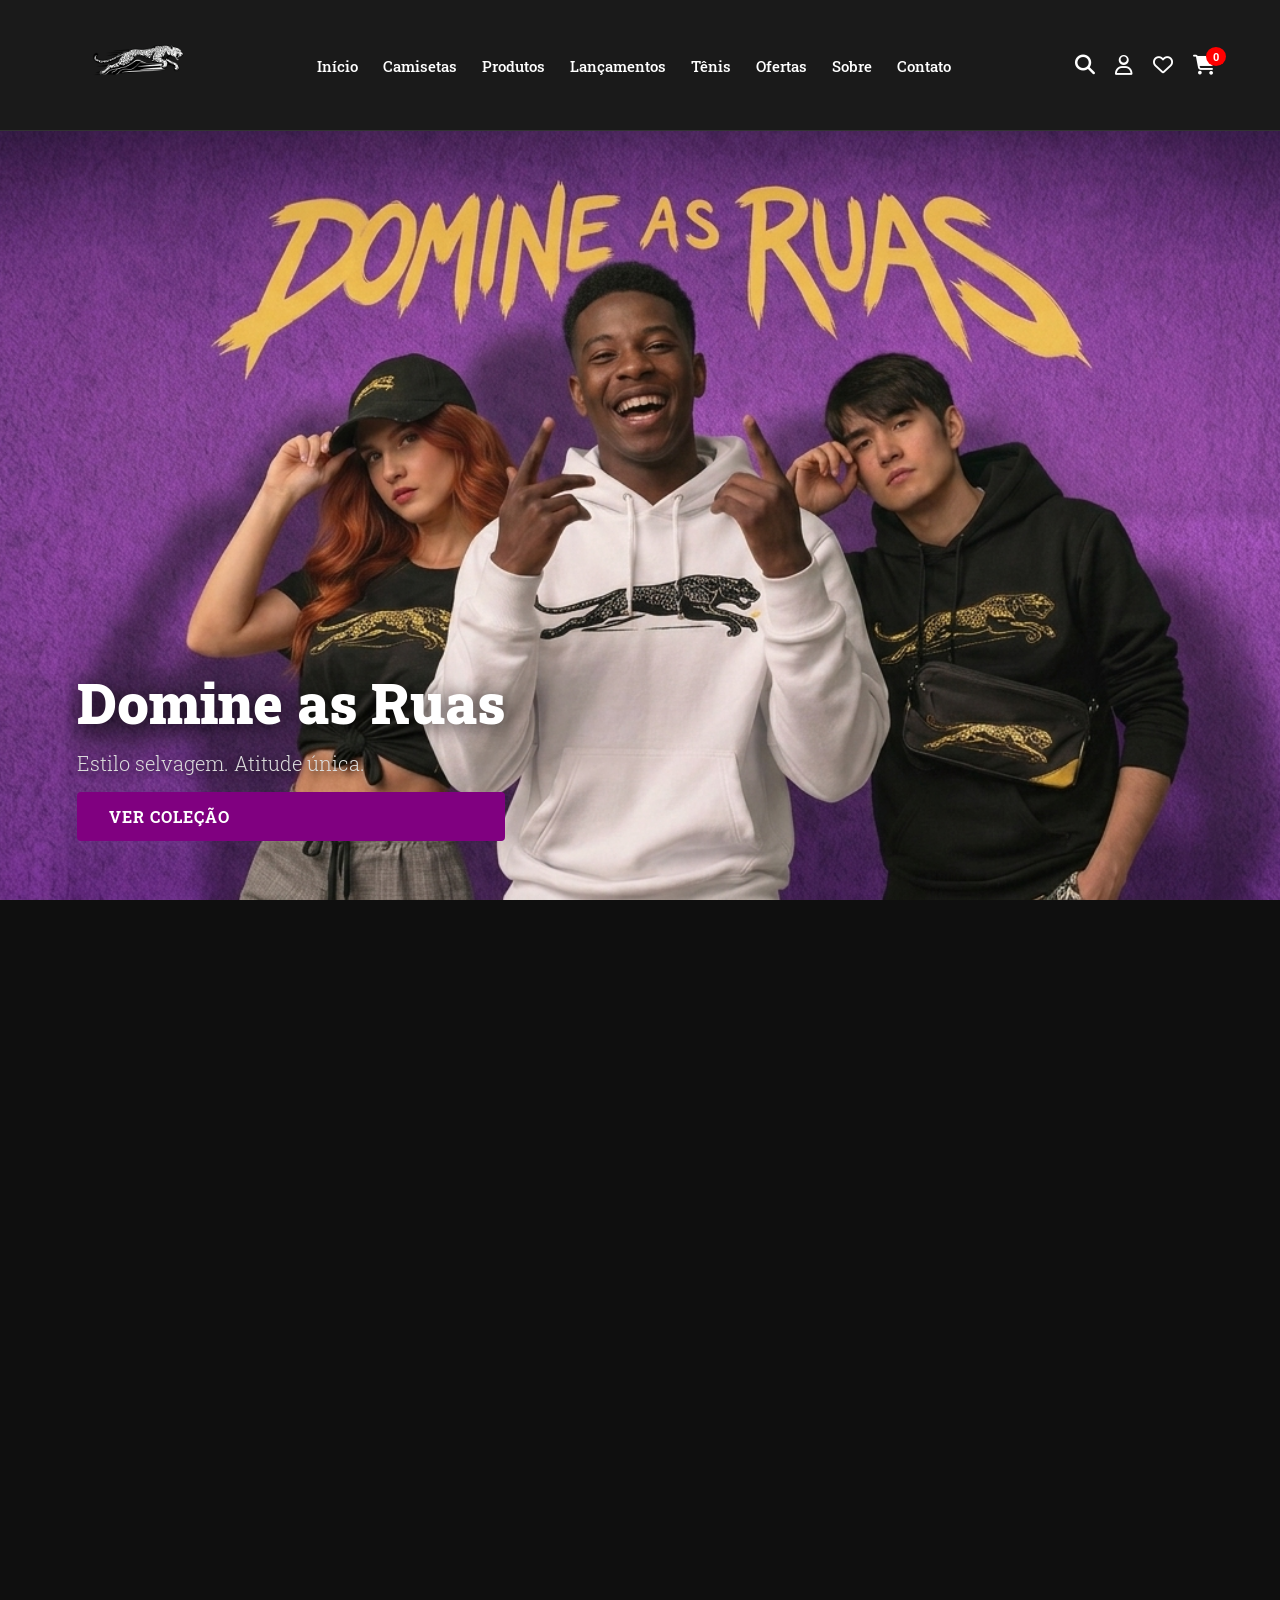
==== camisetas.html @ eee5f85a "melhorias" ====
<!DOCTYPE html>
<html lang="pt-br">

<head>
    <meta charset="UTF-8">
    <meta name="viewport" content="width=device-width, initial-scale=1.0">
    <title>Camisetas — Onça</title>
    <link rel="stylesheet" href="style.css">
    <link rel="stylesheet" href="https://cdnjs.cloudflare.com/ajax/libs/font-awesome/6.5.0/css/all.min.css">
</head>

<body>

    <header class="navbar">
        <div class="logo">
            <img src="assets/logo-onça.png" alt="Logo Onça">
        </div>
        <nav class="menu">
            <ul>
                <li><a href="index.html">Início</a></li>
                <li><a href="camisetas.html">Camisetas</a></li>
                <li><a href="produtos.html">Produtos</a></li>
                <li><a href="lancamentos.html">Lançamentos</a></li>
                <li><a href="tenis.html">Tênis</a></li>
                <li><a href="ofertas.html">Ofertas</a></li>
                <li><a href="sobre.html">Sobre</a></li>
                <li><a href="contato.html">Contato</a></li>
            </ul>
        </nav>
        <div class="icons">
            <!-- busca inline - igual ao index -->
            <div class="busca-wrap" id="buscaWrap">
                <input type="text" id="campoBusca" class="campo-busca" placeholder="Buscar produtos...">
                <i class="fa-solid fa-xmark busca-fechar" id="buscaFechar" onclick="fecharBusca()"></i>
            </div>
            <i class="fa-solid fa-magnifying-glass" id="btnBusca" onclick="toggleBusca()" title="Buscar"></i>

            <!-- icone de usuario -->
            <i class="fa-regular fa-user" id="btnLogin" onclick="abrirLogin()" title="Entrar"></i>

            <!-- favoritos -->
            <div class="cart" onclick="abrirFavoritos()">
                <i class="fa-regular fa-heart"></i>
                <span class="cart-count" id="favCount" style="display:none;background:#e55">0</span>
            </div>

            <!-- carrinho -->
            <div class="cart" id="cartIcon" onclick="abrirCarrinho()">
                <i class="fa-solid fa-cart-shopping"></i>
                <span class="cart-count" id="cartCount">0</span>
            </div>
        </div>

        <!-- BOTÃO HAMBURGUER -->
        <div class="menu-toggle" id="menuToggle" onclick="toggleMenuMobile()">
            <span></span>
            <span></span>
            <span></span>
        </div>
    </header>

    <main class="hero">
        <img src="assets/modelos.png" alt="Modelos usando a marca" class="hero-image">
        <div class="hero-overlay">
            <h1 class="hero-titulo">Domine as Ruas</h1>
            <p class="hero-sub">Estilo selvagem. Atitude única.</p>
            <a href="camisetas.html" class="hero-btn">Ver coleção</a>
        </div>
    </main>

    <!-- MENU MOBILE -->
    <div class="menu-mobile" id="menuMobile">
        <button class="menu-mobile-fechar" onclick="fecharMenuMobile()">
            <i class="fa-solid fa-xmark"></i>
        </button>
        <a href="index.html" onclick="fecharMenuMobile()">Início</a>
        <a href="camisetas.html" onclick="fecharMenuMobile()">Camisetas</a>
        <a href="produtos.html" onclick="fecharMenuMobile()">Produtos</a>
        <a href="lancamentos.html" onclick="fecharMenuMobile()">Lançamentos</a>
        <a href="tenis.html" onclick="fecharMenuMobile()">Tênis</a>
        <a href="ofertas.html" onclick="fecharMenuMobile()">Ofertas</a>
        <a href="sobre.html" onclick="fecharMenuMobile()">Sobre</a>
        <a href="contato.html" onclick="fecharMenuMobile()">Contato</a>
    </div>
    <!-- BOTÃO HAMBURGUER -->
    <div class="menu-toggle" id="menuToggle" onclick="toggleMenuMobile()">
        <span></span>
        <span></span>
        <span></span>
    </div>
    </header>

    <main class="hero">
        <img src="assets/modelos.png" alt="Modelos usando a marca" class="hero-image">
        <div class="hero-overlay">
            <h1 class="hero-titulo">Domine as Ruas</h1>
            <p class="hero-sub">Estilo selvagem. Atitude única.</p>
            <a href="camisetas.html" class="hero-btn">Ver coleção</a>
        </div>
    </main>

    <!-- MENU MOBILE -->
    <div class="menu-mobile" id="menuMobile">
        <button class="menu-mobile-fechar" onclick="fecharMenuMobile()">
            <i class="fa-solid fa-xmark"></i>
        </button>
        <a href="index.html" onclick="fecharMenuMobile()">Início</a>
        <a href="camisetas.html" onclick="fecharMenuMobile()">Camisetas</a>
        <a href="produtos.html" onclick="fecharMenuMobile()">Produtos</a>
        <a href="lancamentos.html" onclick="fecharMenuMobile()">Lançamentos</a>
        <a href="tenis.html" onclick="fecharMenuMobile()">Tênis</a>
        <a href="ofertas.html" onclick="fecharMenuMobile()">Ofertas</a>
        <a href="sobre.html" onclick="fecharMenuMobile()">Sobre</a>
        <a href="contato.html" onclick="fecharMenuMobile()">Contato</a>
    </div>

    </header>

    <main class="categoria">

        <!-- FILTROS -->
        <aside class="filtros">
            <h3>Filtrar</h3>

            <p>Tamanho</p>
            <label><input type="checkbox" data-filtro="tamanho" value="P"> P</label>
            <label><input type="checkbox" data-filtro="tamanho" value="M"> M</label>
            <label><input type="checkbox" data-filtro="tamanho" value="G"> G</label>
            <label><input type="checkbox" data-filtro="tamanho" value="GG"> GG</label>

            <p>Cor</p>
            <label><input type="checkbox" data-filtro="cor" value="Preto"> Preto</label>
            <label><input type="checkbox" data-filtro="cor" value="Branco"> Branco</label>
            <label><input type="checkbox" data-filtro="cor" value="Roxo"> Roxo</label>
            <label><input type="checkbox" data-filtro="cor" value="Cinza"> Cinza</label>

            <p>Preço</p>
            <label><input type="checkbox" data-filtro="preco" value="0-60"> Até R$60</label>
            <label><input type="checkbox" data-filtro="preco" value="60-100"> R$60 - R$100</label>

            <button class="btn-limpar-filtros" onclick="limparFiltros()">Limpar filtros</button>
        </aside>

        <!-- PRODUTOS -->
        <section class="produtos">
            <div class="top-bar">
                <h2>Camisetas</h2>
                <select id="ordenar" onchange="ordenarProdutos()">
                    <option value="">Ordenar por</option>
                    <option value="menor">Menor preço</option>
                    <option value="maior">Maior preço</option>
                    <option value="nome">Nome A-Z</option>
                </select>
            </div>

            <div class="grid" id="gridProdutos">

                <div class="card" data-nome="Camiseta Jaguar" data-preco="50.90" data-img="assets/camisa1jaquar.png"
                    data-cor="Cinza" data-tamanhos="P,M,G,GG">
                    <div class="card-img-wrap">
                        <img src="assets/camisa1jaquar.png" alt="Camiseta Jaguar">
                        <button class="card-btn-fav" title="Favoritar"><i class="fa-regular fa-heart"></i></button>
                        <button class="card-btn-rapido">Ver produto</button>
                    </div>
                    <div class="card-info">
                        <p class="card-nome">Camiseta Jaguar</p>
                        <span class="card-preco">R$ 50,90</span>
                    </div>
                </div>

                <div class="card" data-nome="Camiseta Manga Longa Wild" data-preco="60.90"
                    data-img="assets/camisamangalonga.png" data-cor="Preto" data-tamanhos="P,M,G,GG">
                    <div class="card-img-wrap">
                        <img src="assets/camisamangalonga.png" alt="Camiseta Manga Longa Wild">
                        <button class="card-btn-fav" title="Favoritar"><i class="fa-regular fa-heart"></i></button>
                        <button class="card-btn-rapido">Ver produto</button>
                    </div>
                    <div class="card-info">
                        <p class="card-nome">Camiseta Manga Longa Wild</p>
                        <span class="card-preco">R$ 60,90</span>
                    </div>
                </div>

                <div class="card" data-nome="Camiseta Sport" data-preco="69.90" data-img="assets/camisaroxa1.png"
                    data-cor="Roxo" data-tamanhos="P,M,G,GG">
                    <div class="card-img-wrap">
                        <img src="assets/camisaroxa1.png" alt="Camiseta Sport">
                        <button class="card-btn-fav" title="Favoritar"><i class="fa-regular fa-heart"></i></button>
                        <button class="card-btn-rapido">Ver produto</button>
                    </div>
                    <div class="card-info">
                        <p class="card-nome">Camiseta Sport</p>
                        <span class="card-preco">R$ 69,90</span>
                    </div>
                </div>

                <div class="card" data-nome="Camiseta Jaguar Lifestyle" data-preco="69.90"
                    data-img="assets/camisaroxa2.png" data-cor="Roxo" data-tamanhos="P,M,G">
                    <div class="card-img-wrap">
                        <img src="assets/camisaroxa2.png" alt="Camiseta Jaguar Lifestyle">
                        <button class="card-btn-fav" title="Favoritar"><i class="fa-regular fa-heart"></i></button>
                        <button class="card-btn-rapido">Ver produto</button>
                    </div>
                    <div class="card-info">
                        <p class="card-nome">Camiseta Jaguar Lifestyle</p>
                        <span class="card-preco">R$ 69,90</span>
                    </div>
                </div>

                <div class="card" data-nome="Camiseta Jaguar Savage" data-preco="69.90"
                    data-img="assets/camisaroxa3.png" data-cor="Roxo" data-tamanhos="M,G,GG">
                    <div class="card-img-wrap">
                        <img src="assets/camisaroxa3.png" alt="Camiseta Jaguar Savage">
                        <button class="card-btn-fav" title="Favoritar"><i class="fa-regular fa-heart"></i></button>
                        <button class="card-btn-rapido">Ver produto</button>
                    </div>
                    <div class="card-info">
                        <p class="card-nome">Camiseta Jaguar Savage</p>
                        <span class="card-preco">R$ 69,90</span>
                    </div>
                </div>

                <div class="card" data-nome="Camiseta Jaguar Preta" data-preco="69.90"
                    data-img="assets/camisapretajaguar.png" data-cor="Preto" data-tamanhos="P,M,G,GG">
                    <div class="card-img-wrap">
                        <img src="assets/camisapretajaguar.png" alt="Camiseta Jaguar Preta">
                        <button class="card-btn-fav" title="Favoritar"><i class="fa-regular fa-heart"></i></button>
                        <button class="card-btn-rapido">Ver produto</button>
                    </div>
                    <div class="card-info">
                        <p class="card-nome">Camiseta Jaguar Preta</p>
                        <span class="card-preco">R$ 69,90</span>
                    </div>
                </div>

            </div>

            <p id="semResultados" class="sem-resultados" style="display:none">
                Nenhum produto encontrado.
            </p>
        </section>
    </main>

    <!-- MODAL DO PRODUTO -->
    <div id="modalProduto" class="modal">
        <div class="modal-box">
            <button id="fecharModal" class="modal-fechar"><i class="fa-solid fa-xmark"></i></button>
            <img id="modalImg" src="" alt="">
            <div class="modal-info">
                <h2 id="nomeProduto"></h2>
                <p id="precoProduto"></p>
                <h4>Escolha o tamanho:</h4>
                <div class="tamanhos" id="tamanhosBtns"></div>
                <div class="modal-acoes">
                    <button id="addCarrinho"><i class="fa-solid fa-cart-shopping"></i> Adicionar ao carrinho</button>
                    <button id="comprarAgora"><i class="fa-solid fa-bolt"></i> Comprar agora</button>
                    <button id="btnFavModal"><i class="fa-regular fa-heart"></i> Favoritar</button>
                </div>
            </div>
        </div>
    </div>
    <div id="modalOverlay" class="modal-overlay"></div>

    <!-- MODAL DE LOGIN (igual ao index) -->
    <div id="modalLogin" class="modal">
        <div class="modal-box modal-login-box">
            <button class="modal-fechar" onclick="fecharLogin()"><i class="fa-solid fa-xmark"></i></button>
            <div class="login-tabs">
                <button class="tab-btn ativo" id="tabEntrar" onclick="mostrarAba('entrar')">Entrar</button>
                <button class="tab-btn" id="tabCadastrar" onclick="mostrarAba('cadastrar')">Cadastrar</button>
            </div>
            <div id="abaEntrar" class="login-form">
                <h2>Bem-vindo de volta!</h2>
                <p class="login-sub">Entre com sua conta Onça</p>
                <div class="form-group">
                    <label>E-mail</label>
                    <input type="email" id="loginEmail" placeholder="seu@email.com">
                </div>
                <div class="form-group">
                    <label>Senha</label>
                    <div class="input-senha">
                        <input type="password" id="loginSenha" placeholder="Sua senha">
                        <i class="fa-regular fa-eye" id="toggleSenha" onclick="toggleVerSenha()"></i>
                    </div>
                </div>
                <a href="#" class="esqueceu-senha">Esqueceu a senha?</a>
                <button class="btn-login" onclick="fazerLogin()">
                    <i class="fa-solid fa-right-to-bracket"></i> Entrar
                </button>
                <div class="login-divider"><span>ou continue com</span></div>
                <div class="login-sociais">
                    <button class="btn-social" onclick="loginSocial('Google')"><i class="fa-brands fa-google"></i>
                        Google</button>
                    <button class="btn-social" onclick="loginSocial('Facebook')"><i class="fa-brands fa-facebook"></i>
                        Facebook</button>
                </div>
            </div>
            <div id="abaCadastrar" class="login-form" style="display:none">
                <h2>Crie sua conta</h2>
                <p class="login-sub">É rápido e gratuito</p>
                <div class="form-group">
                    <label>Nome completo</label>
                    <input type="text" id="cadNome" placeholder="Seu nome">
                </div>
                <div class="form-group">
                    <label>E-mail</label>
                    <input type="email" id="cadEmail" placeholder="seu@email.com">
                </div>
                <div class="form-group">
                    <label>Senha</label>
                    <input type="password" id="cadSenha" placeholder="Mínimo 6 caracteres">
                </div>
                <div class="form-group">
                    <label>Confirmar senha</label>
                    <input type="password" id="cadSenhaConfirm" placeholder="Repita a senha">
                </div>
                <button class="btn-login" onclick="fazerCadastro()">
                    <i class="fa-solid fa-user-plus"></i> Criar conta
                </button>
            </div>
        </div>
    </div>

    <!-- Toast -->
    <div id="toast" class="toast"></div>

    <!-- Carrinho lateral -->
    <div id="carrinhoSidebar" class="carrinho-sidebar">
        <div class="sidebar-header">
            <h3>Meu Carrinho</h3>
            <span id="fecharSidebar" onclick="fecharCarrinho()"><i class="fa-solid fa-xmark"></i></span>
        </div>
        <div id="carrinhoItens" class="carrinho-itens"></div>
        <div class="sidebar-footer">
            <div class="sidebar-total">
                <span>Total:</span>
                <span id="totalCarrinho">R$ 0,00</span>
            </div>
            <button onclick="window.location.href='checkout.html'" class="btn-finalizar">Finalizar compra</button>
        </div>
    </div>
    <div id="overlayCarrinho" class="overlay-sidebar" onclick="fecharCarrinho()"></div>

    <!-- Favoritos lateral -->
    <div id="favoritosSidebar" class="carrinho-sidebar">
        <div class="sidebar-header">
            <h3><i class="fa-solid fa-heart" style="color:#e55;margin-right:8px"></i> Favoritos</h3>
            <span onclick="fecharFavoritos()"><i class="fa-solid fa-xmark"></i></span>
        </div>
        <div id="favoritosItens" class="carrinho-itens"></div>
    </div>
    <div id="overlayFavoritos" class="overlay-sidebar" onclick="fecharFavoritos()"></div>

    <script src="script.js"></script>
</body>

</html>
---- style.css ----
@import url('https://fonts.googleapis.com/css2?family=Roboto+Slab:wght@100..900&display=swap');

/* reset basico */
* {
    margin: 0;
    padding: 0;
    box-sizing: border-box;
    font-family: 'Roboto Slab', serif;
}

html,
body {
    height: 100%;
    overflow-x: hidden;
    background: #0f0f0f;
    color: #fff;
}

/* ===== NAVBAR ===== */
.navbar {
    display: flex;
    justify-content: space-between;
    align-items: center;
    padding: 15px 5%;
    background: #1a1a1a;
    border-bottom: 1px solid #333;
    position: sticky;
    top: 0;
    z-index: 500;
}

.logo img {
    height: 100px;
    display: block;
}

.menu ul {
    display: flex;
    list-style: none;
    gap: 25px;
}

.menu a {
    text-decoration: none;
    color: #fff;
    font-size: 15px;
    font-weight: 500;
    padding-bottom: 3px;
    border-bottom: 2px solid transparent;
    transition: 0.3s;
}

.menu a:hover,
.menu a.ativo {
    color: #800080;
    border-bottom-color: #800080;
}

.icons {
    display: flex;
    gap: 20px;
    align-items: center;
}

.icons i {
    font-size: 20px;
    color: #fff;
    cursor: pointer;
    transition: 0.3s;
}

.icons i:hover {
    color: purple;
    transform: scale(1.2);
}

/* carrinho com contador */
.cart {
    position: relative;
    cursor: pointer;
    transition: 0.2s;
}

.cart:hover {
    transform: scale(1.1);
}

.cart-count {
    position: absolute;
    top: -8px;
    right: -10px;
    background: red;
    color: white;
    font-size: 11px;
    font-weight: bold;
    padding: 2px 6px;
    border-radius: 50%;
    min-width: 20px;
    text-align: center;
}

/* ===== MENU HAMBURGUER ===== */
.menu-toggle {
    display: none;
    flex-direction: column;
    gap: 5px;
    cursor: pointer;
    padding: 4px;
    z-index: 600;
}

.menu-toggle span {
    display: block;
    width: 26px;
    height: 3px;
    background: #fff;
    border-radius: 3px;
    transition: all 0.3s ease;
}

.menu-toggle.aberto span:nth-child(1) {
    transform: translateY(8px) rotate(45deg);
}

.menu-toggle.aberto span:nth-child(2) {
    opacity: 0;
}

.menu-toggle.aberto span:nth-child(3) {
    transform: translateY(-8px) rotate(-45deg);
}

/* menu mobile */
.menu-mobile {
    display: none;
    position: fixed;
    top: 0;
    left: 0;
    width: 100%;
    height: 100%;
    background: #1a1a1a;
    z-index: 550;
    flex-direction: column;
    align-items: center;
    justify-content: center;
    gap: 32px;
}

.menu-mobile.aberto {
    display: flex;
}

.menu-mobile a {
    text-decoration: none;
    color: #fff;
    font-size: 24px;
    font-weight: 700;
    transition: color 0.2s;
}

.menu-mobile a:hover {
    color: #800080;
}

.menu-mobile-fechar {
    position: absolute;
    top: 20px;
    right: 24px;
    font-size: 28px;
    color: #fff;
    cursor: pointer;
    background: none;
    border: none;
    padding: 0;
    margin: 0;
}

/* ===== HERO ===== */
.hero {
    position: relative;
    height: calc(100vh - 130px);
    overflow: hidden;
}

.hero-image {
    width: 100%;
    height: 100%;
    display: block;
    object-fit: cover;
    object-position: center top;
}

.hero-overlay {
    position: absolute;
    bottom: 60px;
    left: 6%;
    display: flex;
    flex-direction: column;
    gap: 16px;
    max-width: 90%;
}

.hero-titulo {
    font-size: 56px;
    font-weight: 900;
    text-shadow: 0 2px 20px rgba(0, 0, 0, 0.7);
    line-height: 1.1;
}

.hero-sub {
    font-size: 20px;
    color: #ddd;
    font-weight: 300;
    text-shadow: 0 2px 10px rgba(0, 0, 0, 0.6);
}

.hero-btn {
    display: inline-block;
    background: #800080;
    color: #fff;
    text-decoration: none;
    padding: 14px 32px;
    font-size: 16px;
    font-weight: 700;
    border-radius: 4px;
    text-transform: uppercase;
    letter-spacing: 1px;
    transition: 0.3s;
}

.hero-btn:hover {
    background: #6a006a;
    transform: translateY(-2px);
}

/* ===== CATEGORIA / GRID ===== */
.categoria {
    display: flex;
    padding: 30px;
    background: #0f0f0f;
    min-height: calc(100vh - 130px);
}

/* filtros */
.filtros {
    width: 220px;
    min-width: 220px;
    color: white;
}

.filtros h3 {
    font-size: 18px;
    margin-bottom: 16px;
    border-bottom: 2px solid #800080;
    padding-bottom: 8px;
}

.filtros p {
    margin: 18px 0 8px;
    font-weight: 700;
    font-size: 13px;
    text-transform: uppercase;
    letter-spacing: 1px;
    color: #aaa;
}

.filtros label {
    display: flex;
    align-items: center;
    gap: 8px;
    margin: 6px 0;
    font-size: 14px;
    cursor: pointer;
    color: #ccc;
    transition: color 0.2s;
}

.filtros label:hover {
    color: #fff;
}

.filtros input[type="checkbox"] {
    accent-color: #800080;
    width: 15px;
    height: 15px;
}

.btn-limpar-filtros {
    margin-top: 24px;
    background: transparent;
    color: #800080;
    border: 1px solid #800080;
    padding: 8px 16px;
    font-size: 13px;
    font-family: 'Roboto Slab', serif;
    cursor: pointer;
    border-radius: 4px;
    width: 100%;
    transition: 0.2s;
}

.btn-limpar-filtros:hover {
    background: #800080;
    color: #fff;
}

/* produtos */
.produtos {
    flex: 1;
    margin-left: 30px;
}

.top-bar {
    display: flex;
    justify-content: space-between;
    align-items: center;
    margin-bottom: 24px;
}

.top-bar h2 {
    font-size: 26px;
    font-weight: 700;
}

.top-bar select {
    background: #1a1a1a;
    color: #fff;
    border: 1px solid #444;
    padding: 8px 14px;
    font-family: 'Roboto Slab', serif;
    font-size: 14px;
    border-radius: 4px;
    cursor: pointer;
    transition: 0.2s;
}

.top-bar select:hover {
    border-color: #800080;
}

/* grid de cards */
.grid {
    display: grid;
    grid-template-columns: repeat(3, 1fr);
    gap: 20px;
}

.card {
    background: #953dcf;
    border-radius: 8px;
    overflow: hidden;
    cursor: pointer;
    transition: transform 0.3s, box-shadow 0.3s;
}

.card:hover {
    transform: scale(1.04);
    box-shadow: 0 8px 30px rgba(149, 61, 207, 0.4);
}

.card-img-wrap {
    position: relative;
    overflow: hidden;
}

.card-img-wrap img {
    width: 100%;
    display: block;
    transition: transform 0.4s;
}

.card:hover .card-img-wrap img {
    transform: scale(1.06);
}

/* botao rapido que aparece no hover */
.card-btn-rapido {
    position: absolute;
    bottom: -42px;
    left: 0;
    right: 0;
    margin: 0 10px;
    background: #fff;
    color: #800080;
    border: none;
    padding: 10px;
    font-family: 'Roboto Slab', serif;
    font-weight: 700;
    font-size: 14px;
    cursor: pointer;
    border-radius: 4px;
    transition: bottom 0.3s ease;
}

.card:hover .card-btn-rapido {
    bottom: 10px;
}

.card-btn-rapido:hover {
    background: #ffd700;
    color: #1a1a1a;
}

.card-info {
    padding: 12px 10px;
    text-align: center;
}

.card-nome {
    color: #fff;
    font-size: 14px;
    font-weight: 500;
    margin-bottom: 6px;
}

.card-preco {
    color: #ffd700;
    font-weight: 700;
    font-size: 18px;
}

.sem-resultados {
    text-align: center;
    color: #aaa;
    padding: 60px 0;
    font-size: 16px;
}

/* ===== MODAL DO PRODUTO ===== */
.modal {
    display: none;
    position: fixed;
    top: 0;
    left: 0;
    width: 100%;
    height: 100%;
    z-index: 1000;
    justify-content: center;
    align-items: center;
}

.modal.aberto {
    display: flex;
}

.modal-overlay {
    display: none;
    position: fixed;
    top: 0;
    left: 0;
    width: 100%;
    height: 100%;
    background: rgba(0, 0, 0, 0.8);
    z-index: 999;
}

.modal-overlay.aberto {
    display: block;
}

.modal-box {
    background: #1e1e1e;
    border-radius: 12px;
    width: 680px;
    max-width: 92vw;
    max-height: 90vh;
    overflow-y: auto;
    position: relative;
    z-index: 1001;
    display: flex;
    gap: 24px;
    padding: 24px;
    animation: modalEntrar 0.25s ease;
}

@keyframes modalEntrar {
    from {
        opacity: 0;
        transform: scale(0.95) translateY(10px);
    }

    to {
        opacity: 1;
        transform: scale(1) translateY(0);
    }
}

.modal-fechar {
    position: absolute;
    top: 14px;
    right: 14px;
    background: #333;
    color: #fff;
    border: none;
    width: 32px;
    height: 32px;
    border-radius: 50%;
    font-size: 16px;
    cursor: pointer;
    display: flex;
    align-items: center;
    justify-content: center;
    transition: background 0.2s;
    z-index: 10;
}

.modal-fechar:hover {
    background: #800080;
}

.modal-box img {
    width: 260px;
    min-width: 260px;
    height: 280px;
    object-fit: contain;
    border-radius: 8px;
    background: #2a2a2a;
}

.modal-info {
    flex: 1;
    display: flex;
    flex-direction: column;
    gap: 14px;
    padding-top: 4px;
}

.modal-info h2 {
    font-size: 22px;
    font-weight: 700;
}

#precoProduto {
    font-size: 28px;
    color: #ffd700;
    font-weight: 700;
}

.modal-info h4 {
    font-size: 13px;
    text-transform: uppercase;
    letter-spacing: 1px;
    color: #aaa;
}

/* tamanhos */
.tamanhos {
    display: flex;
    gap: 10px;
    flex-wrap: wrap;
}

.tamanhos button {
    width: 52px;
    height: 52px;
    border: 2px solid #444;
    background: transparent;
    color: #ccc;
    font-family: 'Roboto Slab', serif;
    font-size: 14px;
    font-weight: 700;
    border-radius: 6px;
    cursor: pointer;
    transition: 0.2s;
}

.tamanhos button:hover {
    border-color: #800080;
    color: #fff;
}

.tamanhos button.selecionado {
    background: #800080;
    border-color: #800080;
    color: #fff;
}

.tamanhos button:disabled {
    opacity: 0.3;
    cursor: not-allowed;
    text-decoration: line-through;
}

.modal-acoes {
    display: flex;
    flex-direction: column;
    gap: 10px;
    margin-top: auto;
}

#addCarrinho {
    background: #800080;
    color: #fff;
    border: none;
    padding: 14px;
    font-family: 'Roboto Slab', serif;
    font-size: 15px;
    font-weight: 700;
    border-radius: 6px;
    cursor: pointer;
    display: flex;
    align-items: center;
    justify-content: center;
    gap: 8px;
    transition: 0.2s;
}

#addCarrinho:hover {
    background: #6a006a;
}

#comprarAgora {
    background: #ffd700;
    color: #1a1a1a;
    border: none;
    padding: 14px;
    font-family: 'Roboto Slab', serif;
    font-size: 15px;
    font-weight: 700;
    border-radius: 6px;
    cursor: pointer;
    display: flex;
    align-items: center;
    justify-content: center;
    gap: 8px;
    transition: 0.2s;
}

#comprarAgora:hover {
    background: #e6c200;
}

/* ===== CARRINHO SIDEBAR ===== */
.carrinho-sidebar {
    position: fixed;
    top: 0;
    right: -420px;
    width: 400px;
    height: 100%;
    background: #1a1a1a;
    z-index: 1100;
    display: flex;
    flex-direction: column;
    transition: right 0.35s ease;
    border-left: 1px solid #333;
}

.carrinho-sidebar.aberto {
    right: 0;
}

.overlay-sidebar {
    display: none;
    position: fixed;
    top: 0;
    left: 0;
    width: 100%;
    height: 100%;
    background: rgba(0, 0, 0, 0.65);
    z-index: 1099;
}

.overlay-sidebar.aberto {
    display: block;
}

.sidebar-header {
    display: flex;
    justify-content: space-between;
    align-items: center;
    padding: 20px 24px;
    border-bottom: 1px solid #333;
}

.sidebar-header h3 {
    font-size: 18px;
}

.sidebar-header span {
    font-size: 20px;
    cursor: pointer;
    color: #aaa;
    transition: color 0.2s;
}

.sidebar-header span:hover {
    color: #fff;
}

.carrinho-itens {
    flex: 1;
    overflow-y: auto;
    padding: 16px 24px;
    display: flex;
    flex-direction: column;
    gap: 16px;
}

.carrinho-item {
    display: flex;
    gap: 14px;
    align-items: center;
    background: #242424;
    border-radius: 8px;
    padding: 12px;
}

.carrinho-item img {
    width: 64px;
    height: 64px;
    object-fit: contain;
    border-radius: 6px;
    background: #2e2e2e;
}

.item-info {
    flex: 1;
}

.item-info p {
    font-size: 14px;
    font-weight: 600;
    margin-bottom: 4px;
}

.item-info small {
    color: #aaa;
    font-size: 12px;
    display: block;
    margin-bottom: 6px;
}

.item-info strong {
    color: #ffd700;
    font-size: 15px;
}

.item-controles {
    display: flex;
    align-items: center;
    gap: 8px;
    margin-top: 8px;
}

.item-controles button {
    width: 28px;
    height: 28px;
    background: #333;
    color: #fff;
    border: none;
    border-radius: 4px;
    font-size: 16px;
    cursor: pointer;
    display: flex;
    align-items: center;
    justify-content: center;
    transition: background 0.2s;
}

.item-controles button:hover {
    background: #800080;
}

.item-controles span {
    font-size: 15px;
    min-width: 20px;
    text-align: center;
}

.item-remover {
    background: none;
    border: none;
    color: #666;
    font-size: 16px;
    cursor: pointer;
    padding: 4px;
    transition: color 0.2s;
}

.item-remover:hover {
    color: #e55;
}

.sidebar-footer {
    padding: 20px 24px;
    border-top: 1px solid #333;
}

.sidebar-total {
    display: flex;
    justify-content: space-between;
    font-size: 18px;
    font-weight: 700;
    margin-bottom: 16px;
}

#totalCarrinho {
    color: #ffd700;
}

.btn-finalizar {
    width: 100%;
    background: #800080;
    color: #fff;
    border: none;
    padding: 16px;
    font-family: 'Roboto Slab', serif;
    font-size: 16px;
    font-weight: 700;
    border-radius: 6px;
    cursor: pointer;
    text-transform: uppercase;
    letter-spacing: 1px;
    transition: background 0.2s;
}

.btn-finalizar:hover {
    background: #6a006a;
}

/* ===== CHECKOUT ===== */
.checkout-page {
    background: #0f0f0f;
    min-height: calc(100vh - 130px);
    padding: 40px 5%;
}

.checkout-container {
    display: flex;
    gap: 32px;
    max-width: 1100px;
    margin: 0 auto;
    align-items: flex-start;
}

.checkout-resumo,
.checkout-form {
    background: #1a1a1a;
    border-radius: 12px;
    padding: 30px;
    border: 1px solid #2a2a2a;
}

.checkout-resumo {
    width: 380px;
    min-width: 380px;
    position: sticky;
    top: 150px;
}

.checkout-form {
    flex: 1;
}

.checkout-resumo h2,
.checkout-form h2 {
    font-size: 20px;
    margin-bottom: 20px;
    display: flex;
    align-items: center;
    gap: 10px;
    padding-bottom: 12px;
    border-bottom: 1px solid #333;
}

.checkout-resumo h2 i,
.checkout-form h2 i {
    color: #800080;
}

.resumo-itens {
    display: flex;
    flex-direction: column;
    gap: 12px;
    margin-bottom: 20px;
}

.resumo-item {
    display: flex;
    align-items: center;
    gap: 12px;
}

.resumo-item img {
    width: 56px;
    height: 56px;
    object-fit: contain;
    background: #242424;
    border-radius: 6px;
}

.resumo-item-info {
    flex: 1;
}

.resumo-item-info p {
    font-size: 13px;
    font-weight: 600;
}

.resumo-item-info small {
    color: #888;
    font-size: 12px;
}

.resumo-item strong {
    color: #ffd700;
    font-size: 14px;
    white-space: nowrap;
}

.resumo-vazio {
    text-align: center;
    padding: 30px 0;
    color: #aaa;
}

.resumo-vazio i {
    font-size: 40px;
    margin-bottom: 12px;
    display: block;
    color: #444;
}

.btn-voltar-loja {
    display: inline-block;
    margin-top: 16px;
    background: #800080;
    color: #fff;
    padding: 10px 20px;
    border-radius: 4px;
    text-decoration: none;
    font-size: 14px;
    transition: background 0.2s;
}

.btn-voltar-loja:hover {
    background: #6a006a;
}

.resumo-totais {
    border-top: 1px solid #333;
    padding-top: 16px;
}

.linha-total {
    display: flex;
    justify-content: space-between;
    font-size: 14px;
    color: #aaa;
    margin-bottom: 10px;
}

.frete-gratis {
    color: #4caf50;
    font-weight: 600;
}

.total-final {
    font-size: 18px;
    font-weight: 700;
    color: #fff;
    margin-top: 8px;
    padding-top: 10px;
    border-top: 1px solid #333;
}

.total-final span:last-child {
    color: #ffd700;
}

/* form inputs */
.form-group {
    margin-bottom: 16px;
}

.form-group label {
    display: block;
    font-size: 13px;
    color: #aaa;
    margin-bottom: 6px;
    text-transform: uppercase;
    letter-spacing: 0.5px;
}

.form-group input,
.form-group select {
    width: 100%;
    background: #242424;
    border: 1px solid #333;
    color: #fff;
    padding: 12px 14px;
    font-family: 'Roboto Slab', serif;
    font-size: 14px;
    border-radius: 6px;
    outline: none;
    transition: border-color 0.2s;
}

.form-group input:focus,
.form-group select:focus {
    border-color: #800080;
}

.form-group input::placeholder {
    color: #555;
}

.form-group select option {
    background: #242424;
}

.form-row {
    display: flex;
    gap: 14px;
}

.form-row .form-group {
    flex: 1;
}

/* opcoes de pagamento */
.pagamento-opcoes {
    display: flex;
    gap: 12px;
    margin-bottom: 20px;
    flex-wrap: wrap;
}

.pagamento-opcao {
    flex: 1;
    min-width: 120px;
    background: #242424;
    border: 2px solid #333;
    border-radius: 8px;
    padding: 12px 10px;
    cursor: pointer;
    display: flex;
    align-items: center;
    gap: 8px;
    font-size: 13px;
    color: #aaa;
    transition: 0.2s;
}

.pagamento-opcao:has(input:checked) {
    border-color: #800080;
    color: #fff;
    background: #2a1a2a;
}

.pagamento-opcao input {
    accent-color: #800080;
    width: 16px;
    height: 16px;
}

.pagamento-opcao i {
    font-size: 16px;
}

.form-cartao,
.pix-info,
.boleto-info {
    background: #242424;
    border-radius: 8px;
    padding: 20px;
    margin-bottom: 20px;
}

.pix-info,
.boleto-info {
    display: flex;
    gap: 16px;
    align-items: center;
    color: #ccc;
    font-size: 14px;
}

.pix-info i,
.boleto-info i {
    font-size: 32px;
    color: #800080;
    flex-shrink: 0;
}

.btn-confirmar {
    width: 100%;
    background: #800080;
    color: #fff;
    border: none;
    padding: 18px;
    font-family: 'Roboto Slab', serif;
    font-size: 17px;
    font-weight: 700;
    border-radius: 8px;
    cursor: pointer;
    text-transform: uppercase;
    letter-spacing: 1px;
    display: flex;
    align-items: center;
    justify-content: center;
    gap: 10px;
    transition: 0.2s;
}

.btn-confirmar:hover {
    background: #6a006a;
    transform: translateY(-1px);
}

/* modal de sucesso */
.modal-sucesso {
    flex-direction: column;
    align-items: center;
    text-align: center;
    padding: 50px 40px;
    max-width: 440px;
}

.sucesso-icon {
    width: 80px;
    height: 80px;
    border-radius: 50%;
    background: #800080;
    display: flex;
    align-items: center;
    justify-content: center;
    font-size: 36px;
    margin-bottom: 20px;
}

.modal-sucesso h2 {
    font-size: 26px;
    margin-bottom: 12px;
}

.modal-sucesso p {
    color: #aaa;
    margin-bottom: 24px;
    line-height: 1.6;
}

.btn-voltar-inicio {
    display: inline-block;
    background: #800080;
    color: #fff;
    padding: 14px 32px;
    border-radius: 6px;
    text-decoration: none;
    font-size: 15px;
    font-weight: 700;
    transition: background 0.2s;
}

.btn-voltar-inicio:hover {
    background: #6a006a;
}

/* ===== FAVORITOS ===== */
.card-btn-fav {
    position: absolute;
    top: 10px;
    right: 10px;
    width: 36px;
    height: 36px;
    background: rgba(0, 0, 0, 0.55);
    border: none;
    border-radius: 50%;
    color: #fff;
    font-size: 15px;
    cursor: pointer;
    display: flex;
    align-items: center;
    justify-content: center;
    transition: background 0.2s, transform 0.2s;
    z-index: 2;
}

.card-btn-fav:hover {
    background: rgba(220, 50, 50, 0.85);
    transform: scale(1.15);
}

.card-btn-fav.favoritado {
    background: rgba(220, 50, 50, 0.9);
}

.card-btn-fav.favoritado i {
    animation: batePulso 0.35s ease;
}

@keyframes batePulso {

    0%,
    100% {
        transform: scale(1);
    }

    50% {
        transform: scale(1.4);
    }
}

#btnFavModal {
    background: transparent;
    color: #aaa;
    border: 1px solid #444;
    padding: 12px;
    font-family: 'Roboto Slab', serif;
    font-size: 14px;
    font-weight: 600;
    border-radius: 6px;
    cursor: pointer;
    transition: 0.2s;
    display: flex;
    align-items: center;
    justify-content: center;
    gap: 8px;
}

#btnFavModal:hover {
    border-color: #e55;
    color: #e55;
}

#btnFavModal.favoritado {
    background: rgba(220, 50, 50, 0.15);
    border-color: #e55;
    color: #e55;
}

.btn-add-fav-carrinho {
    background: #800080;
    color: #fff;
    border: none;
    padding: 7px 14px;
    font-family: 'Roboto Slab', serif;
    font-size: 13px;
    font-weight: 600;
    border-radius: 4px;
    cursor: pointer;
    display: flex;
    align-items: center;
    gap: 6px;
    transition: background 0.2s;
}

.btn-add-fav-carrinho:hover {
    background: #6a006a;
}

/* ===== BUSCA INLINE ===== */
.busca-wrap {
    display: flex;
    align-items: center;
    background: #242424;
    border: 1px solid transparent;
    border-radius: 20px;
    max-width: 0;
    opacity: 0;
    transition: max-width 0.35s ease, opacity 0.25s ease, border-color 0.25s ease;
    pointer-events: none;
}

.busca-wrap.aberta {
    max-width: 260px;
    opacity: 1;
    border-color: #444;
    pointer-events: all;
}

.campo-busca {
    width: 200px;
    background: transparent;
    border: none;
    color: #fff;
    font-family: 'Roboto Slab', serif;
    font-size: 14px;
    padding: 8px 14px;
    outline: none;
}

.campo-busca::placeholder {
    color: #666;
}

.busca-fechar {
    color: #666;
    font-size: 14px;
    padding: 8px 12px 8px 0;
    cursor: pointer;
    transition: color 0.2s;
    flex-shrink: 0;
}

.busca-fechar:hover {
    color: #fff;
}

.busca-sem-resultado {
    display: none;
    text-align: center;
    padding: 60px 20px;
    color: #aaa;
    font-size: 16px;
}

.busca-sem-resultado i {
    font-size: 40px;
    display: block;
    margin-bottom: 14px;
    color: #444;
}

/* ===== TOAST ===== */
.toast {
    position: fixed;
    bottom: 30px;
    right: 30px;
    background: #800080;
    color: #fff;
    padding: 14px 24px;
    border-radius: 8px;
    font-size: 15px;
    font-weight: 600;
    z-index: 2000;
    opacity: 0;
    transform: translateY(20px);
    transition: opacity 0.3s, transform 0.3s;
    pointer-events: none;
}

.toast.visivel {
    opacity: 1;
    transform: translateY(0);
}

/* ===== MODAL LOGIN ===== */
.modal-login-box {
    flex-direction: column;
    gap: 0;
    padding: 0;
    width: 440px;
    max-width: 95vw;
    border-radius: 14px;
    overflow: hidden;
}

.login-tabs {
    display: flex;
    border-bottom: 1px solid #333;
}

.tab-btn {
    flex: 1;
    background: transparent;
    border: none;
    color: #aaa;
    font-family: 'Roboto Slab', serif;
    font-size: 15px;
    font-weight: 600;
    padding: 18px;
    cursor: pointer;
    transition: 0.2s;
    border-bottom: 3px solid transparent;
}

.tab-btn.ativo {
    color: #fff;
    border-bottom-color: #800080;
}

.tab-btn:hover {
    color: #fff;
}

.login-form {
    padding: 28px 32px 32px;
}

.login-form h2 {
    font-size: 22px;
    margin-bottom: 6px;
}

.login-sub {
    color: #888;
    font-size: 14px;
    margin-bottom: 24px;
}

.esqueceu-senha {
    display: block;
    text-align: right;
    color: #800080;
    font-size: 13px;
    text-decoration: none;
    margin-top: -8px;
    margin-bottom: 20px;
}

.esqueceu-senha:hover {
    text-decoration: underline;
}

.btn-login {
    width: 100%;
    background: #800080;
    color: #fff;
    border: none;
    padding: 14px;
    font-family: 'Roboto Slab', serif;
    font-size: 15px;
    font-weight: 700;
    border-radius: 8px;
    cursor: pointer;
    display: flex;
    align-items: center;
    justify-content: center;
    gap: 8px;
    transition: background 0.2s;
    margin-bottom: 20px;
}

.btn-login:hover {
    background: #6a006a;
}

.login-divider {
    text-align: center;
    position: relative;
    margin-bottom: 20px;
    color: #555;
    font-size: 13px;
}

.login-divider::before,
.login-divider::after {
    content: '';
    position: absolute;
    top: 50%;
    width: 38%;
    height: 1px;
    background: #333;
}

.login-divider::before {
    left: 0;
}

.login-divider::after {
    right: 0;
}

.login-divider span {
    background: #1e1e1e;
    padding: 0 10px;
}

.login-sociais {
    display: flex;
    gap: 12px;
}

.btn-social {
    flex: 1;
    background: #242424;
    color: #ccc;
    border: 1px solid #444;
    padding: 11px;
    font-family: 'Roboto Slab', serif;
    font-size: 13px;
    font-weight: 600;
    border-radius: 8px;
    cursor: pointer;
    display: flex;
    align-items: center;
    justify-content: center;
    gap: 8px;
    transition: 0.2s;
}

.btn-social:hover {
    border-color: #800080;
    color: #fff;
}

.input-senha {
    position: relative;
}

.input-senha input {
    padding-right: 42px;
}

.input-senha i {
    position: absolute;
    right: 14px;
    top: 50%;
    transform: translateY(-50%);
    color: #666;
    cursor: pointer;
    font-size: 15px;
    transition: color 0.2s;
}

.input-senha i:hover {
    color: #fff;
}

/* ===== ANIMACOES ===== */
@keyframes sacudir {

    0%,
    100% {
        transform: translateX(0);
    }

    20% {
        transform: translateX(-8px);
    }

    40% {
        transform: translateX(8px);
    }

    60% {
        transform: translateX(-6px);
    }

    80% {
        transform: translateX(6px);
    }
}

@keyframes fadeIn {
    from {
        opacity: 0;
        transform: translateY(20px);
    }

    to {
        opacity: 1;
        transform: translateY(0);
    }
}

@keyframes flutuar {
    0% {
        transform: translateY(0px);
    }

    50% {
        transform: translateY(-10px);
    }

    100% {
        transform: translateY(0px);
    }
}

/* ===== RESPONSIVO ===== */
@media (max-width: 1024px) {
    .grid {
        grid-template-columns: repeat(2, 1fr);
    }

    .checkout-container {
        flex-direction: column;
    }

    .checkout-resumo {
        width: 100%;
        min-width: unset;
        position: static;
    }
}

@media (max-width: 768px) {

    /* navbar mobile */
    .navbar {
        padding: 12px 4%;
    }

    .logo img {
        height: 60px;
    }

    /* esconde menu desktop, mostra hamburguer */
    .menu {
        display: none;
    }

    .menu-toggle {
        display: flex;
    }

    /* hero mobile */
    .hero-titulo {
        font-size: 32px;
    }

    .hero-sub {
        font-size: 16px;
    }

    .hero-btn {
        padding: 12px 24px;
        font-size: 14px;
    }

    /* categoria mobile */
    .categoria {
        flex-direction: column;
        padding: 16px;
    }

    /* filtros mobile — coluna limpa */
    .filtros {
        width: 100%;
        min-width: unset;
        display: flex;
        flex-direction: column;
        background: #1a1a1a;
        border-radius: 10px;
        padding: 16px;
        margin-bottom: 20px;
    }

    .filtros h3 {
        font-size: 16px;
        margin-bottom: 12px;
    }

    .filtros p {
        margin: 12px 0 6px;
        font-size: 12px;
    }

    .filtros label {
        font-size: 14px;
        margin: 4px 0;
    }

    /* grupo de checkboxes lado a lado */
    .filtros-grupo {
        display: flex;
        flex-wrap: wrap;
        gap: 8px;
    }

    .btn-limpar-filtros {
        margin-top: 16px;
    }

    /* produtos mobile */
    .produtos {
        margin-left: 0;
    }

    .top-bar h2 {
        font-size: 20px;
    }

    /* grid 2 colunas no mobile */
    .grid {
        grid-template-columns: repeat(2, 1fr);
        gap: 12px;
    }

    /* modal mobile */
    .modal-box {
        flex-direction: column;
        padding: 20px;
    }

    .modal-box img {
        width: 100%;
        min-width: unset;
        height: 200px;
    }

    /* carrinho mobile */
    .carrinho-sidebar {
        width: 100%;
        right: -100%;
    }

    /* checkout mobile */
    .checkout-container {
        flex-direction: column;
        padding: 0;
    }

    .checkout-resumo {
        width: 100%;
        min-width: unset;
        position: static;
    }

    .form-row {
        flex-direction: column;
        gap: 0;
    }
}

@media (max-width: 400px) {
    .grid {
        grid-template-columns: 1fr;
    }

    .hero-titulo {
        font-size: 26px;
    }
}

/* ===== AJUSTES EXTRAS DE RESPONSIVIDADE ===== */
@media (max-width: 768px) {
    .icons {
        gap: 12px;
    }

    .icons i {
        font-size: 18px;
    }

    .cart-count {
        top: -5px;
        right: -8px;
        font-size: 10px;
        padding: 1px 5px;
    }

    .hero {
        height: 60vh;
    }

    .hero-overlay {
        bottom: 30px;
        left: 5%;
    }

    .modal-box {
        width: 95%;
        padding: 15px;
    }
}

@media (max-width: 480px) {
    .logo img {
        height: 50px;
    }

    .hero-titulo {
        font-size: 24px;
    }

    .hero-sub {
        font-size: 14px;
    }

    .grid {
        grid-template-columns: 1fr;
    }

    .top-bar {
        flex-direction: column;
        align-items: flex-start;
        gap: 10px;
    }
}

/* AJUSTE PARA A IMAGEM DO HERO NÃO CORTAR NO CELULAR */
@media (max-width: 768px) {
    .hero {
        height: auto;
        /* Deixa a altura se ajustar ao conteúdo */
        min-height: 300px;
        /* Garante uma altura mínima */
        display: flex;
        flex-direction: column;
    }

    .hero-image {
        position: relative;
        height: auto;
        max-height: 400px;
        /* Limita a altura para não ficar gigante */
        object-fit: contain;
        /* Garante que a imagem apareça INTEIRA sem cortes */
        background: #000;
        /* Fundo preto caso a imagem não preencha tudo */
    }

    .hero-overlay {
        position: relative;
        /* Tira de cima da imagem para não tampar o rosto/detalhes */
        bottom: 0;
        left: 0;
        padding: 20px;
        text-align: center;
        align-items: center;
        background: #1a1a1a;
        /* Fundo escuro para o texto ficar legível */
    }
}

/* =============================================
   APENAS AJUSTES MOBILE (NÃO ALTERA O DESKTOP)
   ============================================= */
@media (max-width: 768px) {

    /* Navbar */
    .navbar {
        padding: 10px 4%;
    }

    .logo img {
        height: 50px;
        /* Logo menor no celular */
    }

    .menu {
        display: none;
        /* Esconde o menu de texto, usa o hambúrguer */
    }

    .menu-toggle {
        display: flex;
        /* Mostra o botão hambúrguer */
    }

    .icons {
        gap: 12px;
    }

    /* Hero Section */
    .hero {
        height: 50vh;
    }

    .hero-titulo {
        font-size: 28px;
    }

    .hero-sub {
        font-size: 16px;
    }

    /* Grid de Produtos / Categorias */
    .categoria {
        flex-direction: column;
        padding: 15px;
    }

    .filtros {
        width: 100%;
        margin-bottom: 20px;
        padding: 15px;
        background: #1a1a1a;
        border-radius: 8px;
    }

    .produtos {
        margin-left: 0;
    }

    .grid {
        grid-template-columns: repeat(2, 1fr);
        /* 2 colunas no tablet/celular grande */
        gap: 10px;
    }

    /* Modais */
    .modal-box {
        flex-direction: column;
        width: 95%;
        padding: 15px;
        max-height: 95vh;
    }

    .modal-info h2 {
        font-size: 20px;
    }
}

@media (max-width: 480px) {
    .grid {
        grid-template-columns: 1fr;
        /* 1 coluna em celulares pequenos */
    }

    .hero-titulo {
        font-size: 22px;
    }
}
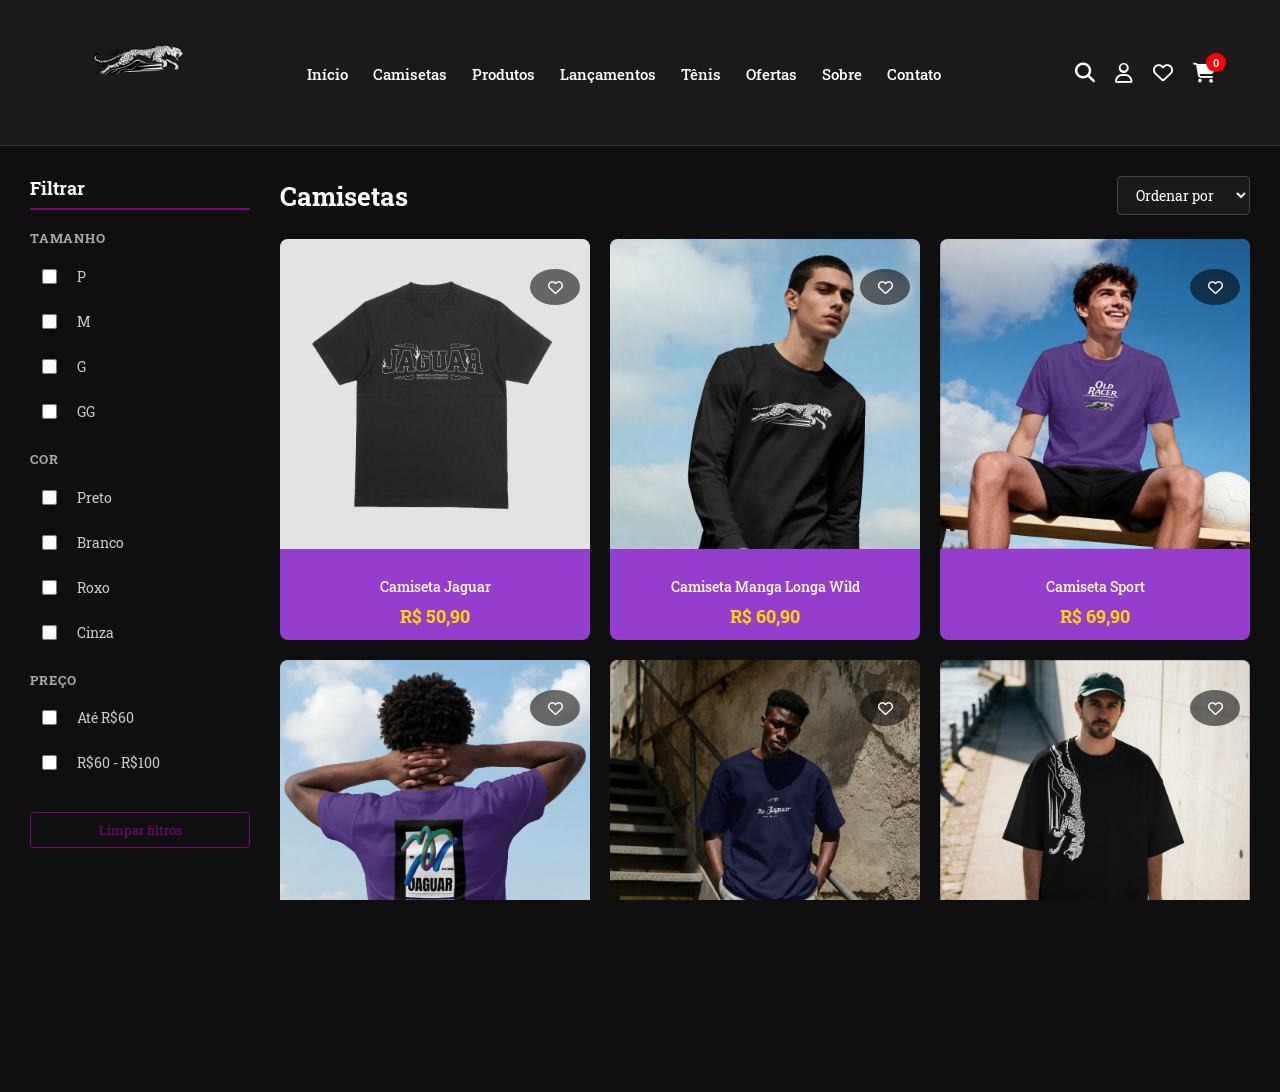
==== commit 6f1287c4: "." ====
--- a/camisetas.html
+++ b/camisetas.html
@@ -50,70 +50,6 @@
                 <span class="cart-count" id="cartCount">0</span>
             </div>
         </div>
-
-        <!-- BOTÃO HAMBURGUER -->
-        <div class="menu-toggle" id="menuToggle" onclick="toggleMenuMobile()">
-            <span></span>
-            <span></span>
-            <span></span>
-        </div>
-    </header>
-
-    <main class="hero">
-        <img src="assets/modelos.png" alt="Modelos usando a marca" class="hero-image">
-        <div class="hero-overlay">
-            <h1 class="hero-titulo">Domine as Ruas</h1>
-            <p class="hero-sub">Estilo selvagem. Atitude única.</p>
-            <a href="camisetas.html" class="hero-btn">Ver coleção</a>
-        </div>
-    </main>
-
-    <!-- MENU MOBILE -->
-    <div class="menu-mobile" id="menuMobile">
-        <button class="menu-mobile-fechar" onclick="fecharMenuMobile()">
-            <i class="fa-solid fa-xmark"></i>
-        </button>
-        <a href="index.html" onclick="fecharMenuMobile()">Início</a>
-        <a href="camisetas.html" onclick="fecharMenuMobile()">Camisetas</a>
-        <a href="produtos.html" onclick="fecharMenuMobile()">Produtos</a>
-        <a href="lancamentos.html" onclick="fecharMenuMobile()">Lançamentos</a>
-        <a href="tenis.html" onclick="fecharMenuMobile()">Tênis</a>
-        <a href="ofertas.html" onclick="fecharMenuMobile()">Ofertas</a>
-        <a href="sobre.html" onclick="fecharMenuMobile()">Sobre</a>
-        <a href="contato.html" onclick="fecharMenuMobile()">Contato</a>
-    </div>
-    <!-- BOTÃO HAMBURGUER -->
-    <div class="menu-toggle" id="menuToggle" onclick="toggleMenuMobile()">
-        <span></span>
-        <span></span>
-        <span></span>
-    </div>
-    </header>
-
-    <main class="hero">
-        <img src="assets/modelos.png" alt="Modelos usando a marca" class="hero-image">
-        <div class="hero-overlay">
-            <h1 class="hero-titulo">Domine as Ruas</h1>
-            <p class="hero-sub">Estilo selvagem. Atitude única.</p>
-            <a href="camisetas.html" class="hero-btn">Ver coleção</a>
-        </div>
-    </main>
-
-    <!-- MENU MOBILE -->
-    <div class="menu-mobile" id="menuMobile">
-        <button class="menu-mobile-fechar" onclick="fecharMenuMobile()">
-            <i class="fa-solid fa-xmark"></i>
-        </button>
-        <a href="index.html" onclick="fecharMenuMobile()">Início</a>
-        <a href="camisetas.html" onclick="fecharMenuMobile()">Camisetas</a>
-        <a href="produtos.html" onclick="fecharMenuMobile()">Produtos</a>
-        <a href="lancamentos.html" onclick="fecharMenuMobile()">Lançamentos</a>
-        <a href="tenis.html" onclick="fecharMenuMobile()">Tênis</a>
-        <a href="ofertas.html" onclick="fecharMenuMobile()">Ofertas</a>
-        <a href="sobre.html" onclick="fecharMenuMobile()">Sobre</a>
-        <a href="contato.html" onclick="fecharMenuMobile()">Contato</a>
-    </div>
-
     </header>
 
     <main class="categoria">
--- a/style.css
+++ b/style.css
@@ -99,82 +99,6 @@
     text-align: center;
 }
 
-/* ===== MENU HAMBURGUER ===== */
-.menu-toggle {
-    display: none;
-    flex-direction: column;
-    gap: 5px;
-    cursor: pointer;
-    padding: 4px;
-    z-index: 600;
-}
-
-.menu-toggle span {
-    display: block;
-    width: 26px;
-    height: 3px;
-    background: #fff;
-    border-radius: 3px;
-    transition: all 0.3s ease;
-}
-
-.menu-toggle.aberto span:nth-child(1) {
-    transform: translateY(8px) rotate(45deg);
-}
-
-.menu-toggle.aberto span:nth-child(2) {
-    opacity: 0;
-}
-
-.menu-toggle.aberto span:nth-child(3) {
-    transform: translateY(-8px) rotate(-45deg);
-}
-
-/* menu mobile */
-.menu-mobile {
-    display: none;
-    position: fixed;
-    top: 0;
-    left: 0;
-    width: 100%;
-    height: 100%;
-    background: #1a1a1a;
-    z-index: 550;
-    flex-direction: column;
-    align-items: center;
-    justify-content: center;
-    gap: 32px;
-}
-
-.menu-mobile.aberto {
-    display: flex;
-}
-
-.menu-mobile a {
-    text-decoration: none;
-    color: #fff;
-    font-size: 24px;
-    font-weight: 700;
-    transition: color 0.2s;
-}
-
-.menu-mobile a:hover {
-    color: #800080;
-}
-
-.menu-mobile-fechar {
-    position: absolute;
-    top: 20px;
-    right: 24px;
-    font-size: 28px;
-    color: #fff;
-    cursor: pointer;
-    background: none;
-    border: none;
-    padding: 0;
-    margin: 0;
-}
-
 /* ===== HERO ===== */
 .hero {
     position: relative;
@@ -197,7 +121,6 @@
     display: flex;
     flex-direction: column;
     gap: 16px;
-    max-width: 90%;
 }
 
 .hero-titulo {
@@ -1298,6 +1221,7 @@
     color: #fff;
 }
 
+/* aviso de nenhum resultado na busca (index/hero) */
 .busca-sem-resultado {
     display: none;
     text-align: center;
@@ -1338,6 +1262,7 @@
 
 /* ===== MODAL LOGIN ===== */
 .modal-login-box {
+    /* sobrescreve o flex row padrao do modal-box */
     flex-direction: column;
     gap: 0;
     padding: 0;
@@ -1347,6 +1272,7 @@
     overflow: hidden;
 }
 
+/* abas entrar / cadastrar */
 .login-tabs {
     display: flex;
     border-bottom: 1px solid #333;
@@ -1375,6 +1301,7 @@
     color: #fff;
 }
 
+/* formulário dentro do modal */
 .login-form {
     padding: 28px 32px 32px;
 }
@@ -1427,6 +1354,7 @@
     background: #6a006a;
 }
 
+/* divisor "ou continue com" */
 .login-divider {
     text-align: center;
     position: relative;
@@ -1458,6 +1386,7 @@
     padding: 0 10px;
 }
 
+/* botoes sociais */
 .login-sociais {
     display: flex;
     gap: 12px;
@@ -1486,6 +1415,7 @@
     color: #fff;
 }
 
+/* campo de senha com olho */
 .input-senha {
     position: relative;
 }
@@ -1534,6 +1464,191 @@
     }
 }
 
+/* ===== RESPONSIVO ===== */
+@media (max-width: 1024px) {
+    .grid {
+        grid-template-columns: repeat(2, 1fr);
+    }
+
+    .checkout-container {
+        flex-direction: column;
+    }
+
+    .checkout-resumo {
+        width: 100%;
+        min-width: unset;
+        position: static;
+    }
+}
+
+@media (max-width: 768px) {
+    .menu {
+        display: none;
+    }
+
+    .navbar {
+        padding: 12px 4%;
+    }
+
+    .logo img {
+        height: 70px;
+    }
+
+    .hero-titulo {
+        font-size: 36px;
+    }
+
+    .categoria {
+        flex-direction: column;
+        padding: 20px;
+    }
+
+    .filtros {
+        width: 100%;
+        display: flex;
+        flex-wrap: wrap;
+        gap: 16px;
+    }
+
+    .produtos {
+        margin-left: 0;
+        margin-top: 20px;
+    }
+
+    .modal-box {
+        flex-direction: column;
+        padding: 20px;
+    }
+
+    .modal-box img {
+        width: 100%;
+        min-width: unset;
+        height: 200px;
+    }
+
+    .carrinho-sidebar {
+        width: 100%;
+        right: -100%;
+    }
+}
+
+@media (max-width: 480px) {
+    .grid {
+        grid-template-columns: 1fr;
+    }
+}
+
+body {
+    margin: 0;
+    font-family: Arial, sans-serif;
+    background-color: #0f0f1a;
+    color: white;
+}
+
+header {
+    background: #800080;
+    text-align: center;
+    padding: 20px;
+}
+
+body {
+    margin: 0;
+    font-family: Arial, sans-serif;
+    background-color: #0f0f1a;
+    color: white;
+
+    /* TAMANHO BASE */
+    font-size: 18px;
+
+    /* animação */
+    animation: fadeIn 1s ease-in;
+}
+
+/* HEADER */
+header {
+    background: #800080;
+    text-align: center;
+    padding: 25px;
+}
+
+/* TÍTULOS */
+h1 {
+    font-size: 2.8rem;
+    /* maior destaque */
+    margin: 10px 0;
+}
+
+/* CONTEÚDO */
+.container {
+    padding: 40px;
+    text-align: center;
+}
+
+/* PARÁGRAFOS */
+p {
+    max-width: 700px;
+    margin: 15px auto;
+    font-size: 1.2rem;
+    line-height: 1.6;
+}
+
+/* FORM */
+form {
+    display: flex;
+    flex-direction: column;
+    align-items: center;
+}
+
+/* INPUTS */
+input,
+textarea {
+    width: 80%;
+    max-width: 450px;
+    margin: 12px;
+    padding: 12px;
+    border: none;
+    border-radius: 8px;
+
+    font-size: 1rem;
+    transition: 0.3s;
+}
+
+/* FOCO INPUT */
+input:focus,
+textarea:focus {
+    outline: none;
+    box-shadow: 0 0 10px #800080;
+    transform: scale(1.02);
+}
+
+/* BOTÕES */
+button {
+    padding: 12px 25px;
+    margin-top: 20px;
+    background: #800080;
+    color: white;
+    border: none;
+    border-radius: 8px;
+    cursor: pointer;
+
+    font-size: 1.1rem;
+    transition: all 0.3s ease;
+}
+
+/* HOVER BOTÃO */
+button:hover {
+    transform: scale(1.05);
+    box-shadow: 0 0 12px #800080;
+}
+
+/* LOGO */
+.logo {
+    width: 130px;
+    margin-bottom: 15px;
+    animation: flutuar 3s infinite ease-in-out;
+}
+
+/* ANIMAÇÕES */
 @keyframes fadeIn {
     from {
         opacity: 0;
@@ -1558,341 +1673,4 @@
     100% {
         transform: translateY(0px);
     }
-}
-
-/* ===== RESPONSIVO ===== */
-@media (max-width: 1024px) {
-    .grid {
-        grid-template-columns: repeat(2, 1fr);
-    }
-
-    .checkout-container {
-        flex-direction: column;
-    }
-
-    .checkout-resumo {
-        width: 100%;
-        min-width: unset;
-        position: static;
-    }
-}
-
-@media (max-width: 768px) {
-
-    /* navbar mobile */
-    .navbar {
-        padding: 12px 4%;
-    }
-
-    .logo img {
-        height: 60px;
-    }
-
-    /* esconde menu desktop, mostra hamburguer */
-    .menu {
-        display: none;
-    }
-
-    .menu-toggle {
-        display: flex;
-    }
-
-    /* hero mobile */
-    .hero-titulo {
-        font-size: 32px;
-    }
-
-    .hero-sub {
-        font-size: 16px;
-    }
-
-    .hero-btn {
-        padding: 12px 24px;
-        font-size: 14px;
-    }
-
-    /* categoria mobile */
-    .categoria {
-        flex-direction: column;
-        padding: 16px;
-    }
-
-    /* filtros mobile — coluna limpa */
-    .filtros {
-        width: 100%;
-        min-width: unset;
-        display: flex;
-        flex-direction: column;
-        background: #1a1a1a;
-        border-radius: 10px;
-        padding: 16px;
-        margin-bottom: 20px;
-    }
-
-    .filtros h3 {
-        font-size: 16px;
-        margin-bottom: 12px;
-    }
-
-    .filtros p {
-        margin: 12px 0 6px;
-        font-size: 12px;
-    }
-
-    .filtros label {
-        font-size: 14px;
-        margin: 4px 0;
-    }
-
-    /* grupo de checkboxes lado a lado */
-    .filtros-grupo {
-        display: flex;
-        flex-wrap: wrap;
-        gap: 8px;
-    }
-
-    .btn-limpar-filtros {
-        margin-top: 16px;
-    }
-
-    /* produtos mobile */
-    .produtos {
-        margin-left: 0;
-    }
-
-    .top-bar h2 {
-        font-size: 20px;
-    }
-
-    /* grid 2 colunas no mobile */
-    .grid {
-        grid-template-columns: repeat(2, 1fr);
-        gap: 12px;
-    }
-
-    /* modal mobile */
-    .modal-box {
-        flex-direction: column;
-        padding: 20px;
-    }
-
-    .modal-box img {
-        width: 100%;
-        min-width: unset;
-        height: 200px;
-    }
-
-    /* carrinho mobile */
-    .carrinho-sidebar {
-        width: 100%;
-        right: -100%;
-    }
-
-    /* checkout mobile */
-    .checkout-container {
-        flex-direction: column;
-        padding: 0;
-    }
-
-    .checkout-resumo {
-        width: 100%;
-        min-width: unset;
-        position: static;
-    }
-
-    .form-row {
-        flex-direction: column;
-        gap: 0;
-    }
-}
-
-@media (max-width: 400px) {
-    .grid {
-        grid-template-columns: 1fr;
-    }
-
-    .hero-titulo {
-        font-size: 26px;
-    }
-}
-
-/* ===== AJUSTES EXTRAS DE RESPONSIVIDADE ===== */
-@media (max-width: 768px) {
-    .icons {
-        gap: 12px;
-    }
-
-    .icons i {
-        font-size: 18px;
-    }
-
-    .cart-count {
-        top: -5px;
-        right: -8px;
-        font-size: 10px;
-        padding: 1px 5px;
-    }
-
-    .hero {
-        height: 60vh;
-    }
-
-    .hero-overlay {
-        bottom: 30px;
-        left: 5%;
-    }
-
-    .modal-box {
-        width: 95%;
-        padding: 15px;
-    }
-}
-
-@media (max-width: 480px) {
-    .logo img {
-        height: 50px;
-    }
-
-    .hero-titulo {
-        font-size: 24px;
-    }
-
-    .hero-sub {
-        font-size: 14px;
-    }
-
-    .grid {
-        grid-template-columns: 1fr;
-    }
-
-    .top-bar {
-        flex-direction: column;
-        align-items: flex-start;
-        gap: 10px;
-    }
-}
-
-/* AJUSTE PARA A IMAGEM DO HERO NÃO CORTAR NO CELULAR */
-@media (max-width: 768px) {
-    .hero {
-        height: auto;
-        /* Deixa a altura se ajustar ao conteúdo */
-        min-height: 300px;
-        /* Garante uma altura mínima */
-        display: flex;
-        flex-direction: column;
-    }
-
-    .hero-image {
-        position: relative;
-        height: auto;
-        max-height: 400px;
-        /* Limita a altura para não ficar gigante */
-        object-fit: contain;
-        /* Garante que a imagem apareça INTEIRA sem cortes */
-        background: #000;
-        /* Fundo preto caso a imagem não preencha tudo */
-    }
-
-    .hero-overlay {
-        position: relative;
-        /* Tira de cima da imagem para não tampar o rosto/detalhes */
-        bottom: 0;
-        left: 0;
-        padding: 20px;
-        text-align: center;
-        align-items: center;
-        background: #1a1a1a;
-        /* Fundo escuro para o texto ficar legível */
-    }
-}
-
-/* =============================================
-   APENAS AJUSTES MOBILE (NÃO ALTERA O DESKTOP)
-   ============================================= */
-@media (max-width: 768px) {
-
-    /* Navbar */
-    .navbar {
-        padding: 10px 4%;
-    }
-
-    .logo img {
-        height: 50px;
-        /* Logo menor no celular */
-    }
-
-    .menu {
-        display: none;
-        /* Esconde o menu de texto, usa o hambúrguer */
-    }
-
-    .menu-toggle {
-        display: flex;
-        /* Mostra o botão hambúrguer */
-    }
-
-    .icons {
-        gap: 12px;
-    }
-
-    /* Hero Section */
-    .hero {
-        height: 50vh;
-    }
-
-    .hero-titulo {
-        font-size: 28px;
-    }
-
-    .hero-sub {
-        font-size: 16px;
-    }
-
-    /* Grid de Produtos / Categorias */
-    .categoria {
-        flex-direction: column;
-        padding: 15px;
-    }
-
-    .filtros {
-        width: 100%;
-        margin-bottom: 20px;
-        padding: 15px;
-        background: #1a1a1a;
-        border-radius: 8px;
-    }
-
-    .produtos {
-        margin-left: 0;
-    }
-
-    .grid {
-        grid-template-columns: repeat(2, 1fr);
-        /* 2 colunas no tablet/celular grande */
-        gap: 10px;
-    }
-
-    /* Modais */
-    .modal-box {
-        flex-direction: column;
-        width: 95%;
-        padding: 15px;
-        max-height: 95vh;
-    }
-
-    .modal-info h2 {
-        font-size: 20px;
-    }
-}
-
-@media (max-width: 480px) {
-    .grid {
-        grid-template-columns: 1fr;
-        /* 1 coluna em celulares pequenos */
-    }
-
-    .hero-titulo {
-        font-size: 22px;
-    }
 }
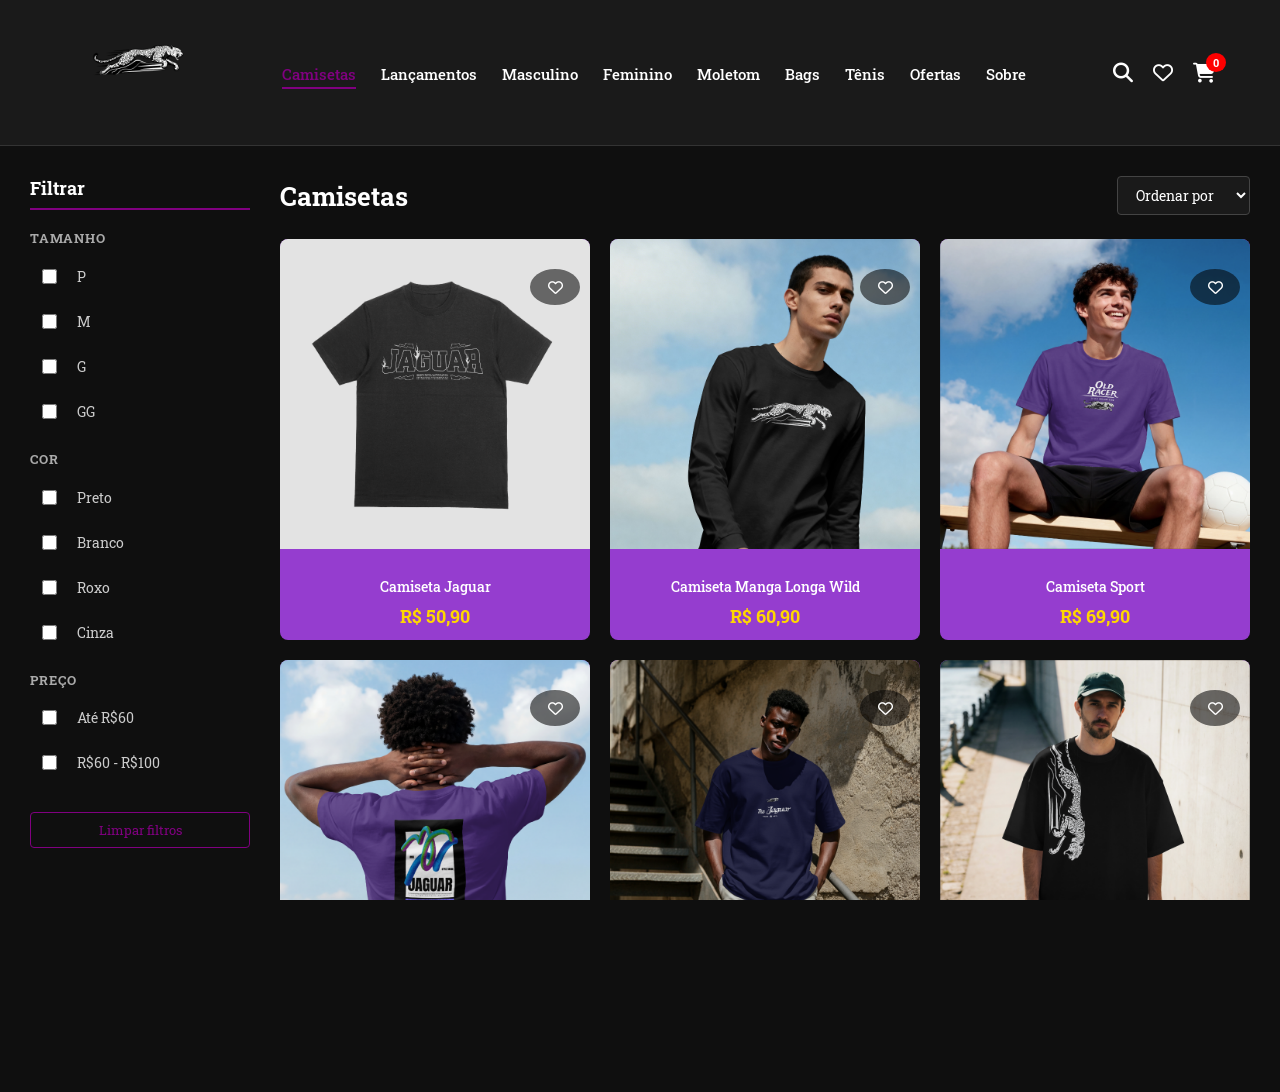
==== commit de589e8d: "." ====
--- a/camisetas.html
+++ b/camisetas.html
@@ -17,34 +17,23 @@
         </div>
         <nav class="menu">
             <ul>
-                <li><a href="index.html">Início</a></li>
-                <li><a href="camisetas.html">Camisetas</a></li>
-                <li><a href="produtos.html">Produtos</a></li>
+                <li><a href="camisetas.html" class="ativo">Camisetas</a></li>
                 <li><a href="lancamentos.html">Lançamentos</a></li>
+                <li><a href="masculino.html">Masculino</a></li>
+                <li><a href="feminino.html">Feminino</a></li>
+                <li><a href="moletom.html">Moletom</a></li>
+                <li><a href="bags.html">Bags</a></li>
                 <li><a href="tenis.html">Tênis</a></li>
                 <li><a href="ofertas.html">Ofertas</a></li>
                 <li><a href="sobre.html">Sobre</a></li>
-                <li><a href="contato.html">Contato</a></li>
             </ul>
         </nav>
         <div class="icons">
-            <!-- busca inline - igual ao index -->
-            <div class="busca-wrap" id="buscaWrap">
-                <input type="text" id="campoBusca" class="campo-busca" placeholder="Buscar produtos...">
-                <i class="fa-solid fa-xmark busca-fechar" id="buscaFechar" onclick="fecharBusca()"></i>
-            </div>
-            <i class="fa-solid fa-magnifying-glass" id="btnBusca" onclick="toggleBusca()" title="Buscar"></i>
-
-            <!-- icone de usuario -->
-            <i class="fa-regular fa-user" id="btnLogin" onclick="abrirLogin()" title="Entrar"></i>
-
-            <!-- favoritos -->
+            <i class="fa-solid fa-magnifying-glass"></i>
             <div class="cart" onclick="abrirFavoritos()">
                 <i class="fa-regular fa-heart"></i>
                 <span class="cart-count" id="favCount" style="display:none;background:#e55">0</span>
             </div>
-
-            <!-- carrinho -->
             <div class="cart" id="cartIcon" onclick="abrirCarrinho()">
                 <i class="fa-solid fa-cart-shopping"></i>
                 <span class="cart-count" id="cartCount">0</span>
@@ -172,7 +161,7 @@
             </div>
 
             <p id="semResultados" class="sem-resultados" style="display:none">
-                Nenhum produto encontrado.
+                Nenhum produto encontrado com esses filtros.
             </p>
         </section>
     </main>
@@ -195,70 +184,11 @@
             </div>
         </div>
     </div>
+    </div>
     <div id="modalOverlay" class="modal-overlay"></div>
 
-    <!-- MODAL DE LOGIN (igual ao index) -->
-    <div id="modalLogin" class="modal">
-        <div class="modal-box modal-login-box">
-            <button class="modal-fechar" onclick="fecharLogin()"><i class="fa-solid fa-xmark"></i></button>
-            <div class="login-tabs">
-                <button class="tab-btn ativo" id="tabEntrar" onclick="mostrarAba('entrar')">Entrar</button>
-                <button class="tab-btn" id="tabCadastrar" onclick="mostrarAba('cadastrar')">Cadastrar</button>
-            </div>
-            <div id="abaEntrar" class="login-form">
-                <h2>Bem-vindo de volta!</h2>
-                <p class="login-sub">Entre com sua conta Onça</p>
-                <div class="form-group">
-                    <label>E-mail</label>
-                    <input type="email" id="loginEmail" placeholder="seu@email.com">
-                </div>
-                <div class="form-group">
-                    <label>Senha</label>
-                    <div class="input-senha">
-                        <input type="password" id="loginSenha" placeholder="Sua senha">
-                        <i class="fa-regular fa-eye" id="toggleSenha" onclick="toggleVerSenha()"></i>
-                    </div>
-                </div>
-                <a href="#" class="esqueceu-senha">Esqueceu a senha?</a>
-                <button class="btn-login" onclick="fazerLogin()">
-                    <i class="fa-solid fa-right-to-bracket"></i> Entrar
-                </button>
-                <div class="login-divider"><span>ou continue com</span></div>
-                <div class="login-sociais">
-                    <button class="btn-social" onclick="loginSocial('Google')"><i class="fa-brands fa-google"></i>
-                        Google</button>
-                    <button class="btn-social" onclick="loginSocial('Facebook')"><i class="fa-brands fa-facebook"></i>
-                        Facebook</button>
-                </div>
-            </div>
-            <div id="abaCadastrar" class="login-form" style="display:none">
-                <h2>Crie sua conta</h2>
-                <p class="login-sub">É rápido e gratuito</p>
-                <div class="form-group">
-                    <label>Nome completo</label>
-                    <input type="text" id="cadNome" placeholder="Seu nome">
-                </div>
-                <div class="form-group">
-                    <label>E-mail</label>
-                    <input type="email" id="cadEmail" placeholder="seu@email.com">
-                </div>
-                <div class="form-group">
-                    <label>Senha</label>
-                    <input type="password" id="cadSenha" placeholder="Mínimo 6 caracteres">
-                </div>
-                <div class="form-group">
-                    <label>Confirmar senha</label>
-                    <input type="password" id="cadSenhaConfirm" placeholder="Repita a senha">
-                </div>
-                <button class="btn-login" onclick="fazerCadastro()">
-                    <i class="fa-solid fa-user-plus"></i> Criar conta
-                </button>
-            </div>
-        </div>
-    </div>
-
-    <!-- Toast -->
-    <div id="toast" class="toast"></div>
+    <!-- TOAST de confirmação -->
+    <div id="toast" class="toast">✓ Produto adicionado ao carrinho!</div>
 
     <!-- Carrinho lateral -->
     <div id="carrinhoSidebar" class="carrinho-sidebar">
@@ -277,7 +207,7 @@
     </div>
     <div id="overlayCarrinho" class="overlay-sidebar" onclick="fecharCarrinho()"></div>
 
-    <!-- Favoritos lateral -->
+    <!-- FAVORITOS lateral -->
     <div id="favoritosSidebar" class="carrinho-sidebar">
         <div class="sidebar-header">
             <h3><i class="fa-solid fa-heart" style="color:#e55;margin-right:8px"></i> Favoritos</h3>
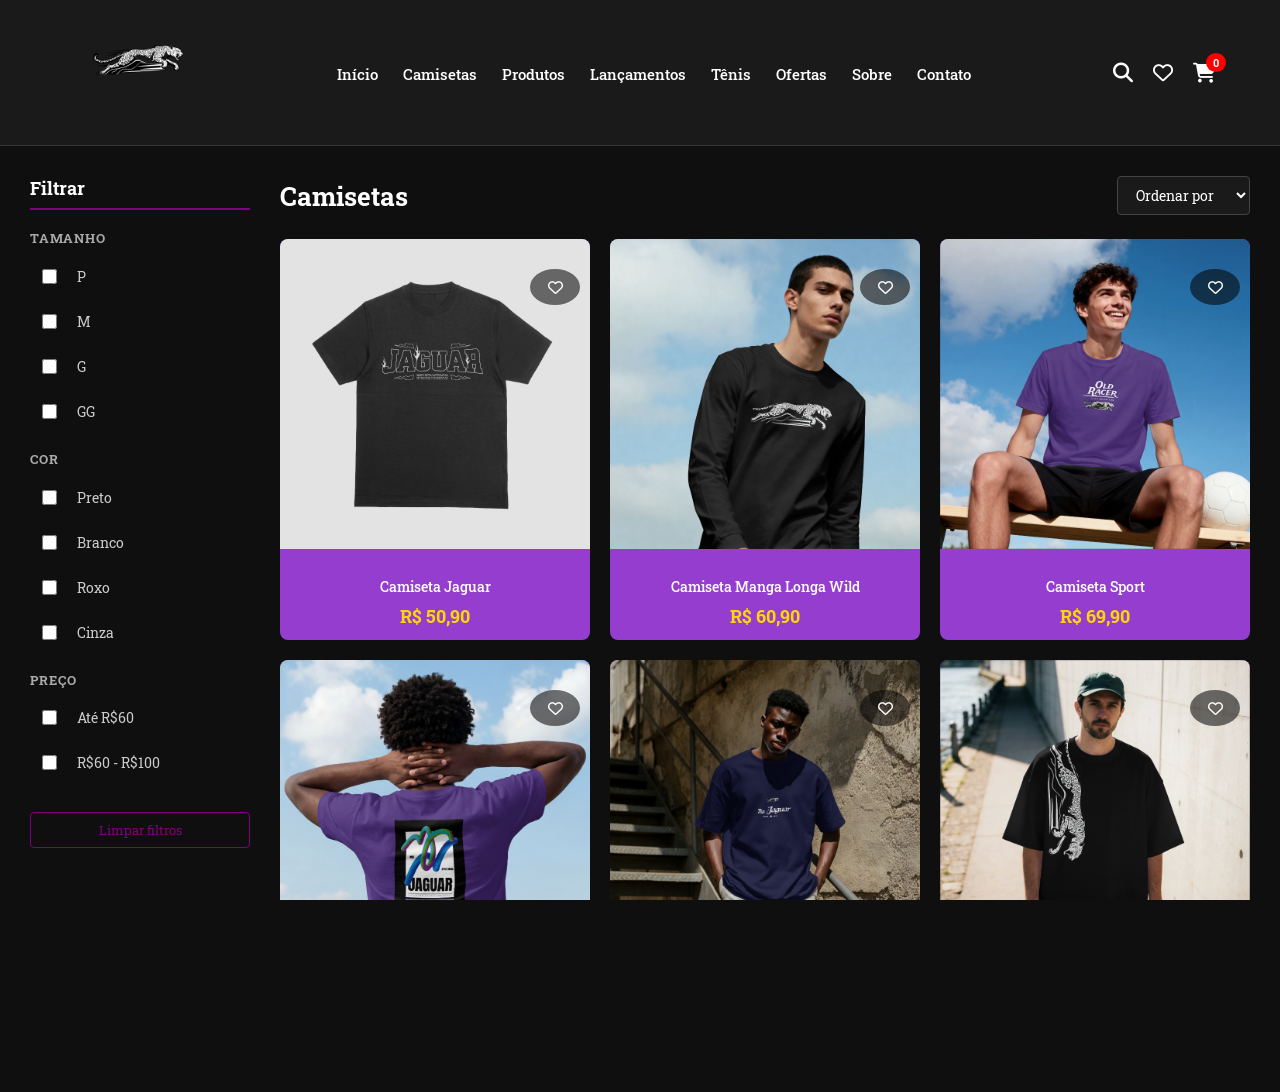
==== commit 15b6b531: "x" ====
--- a/camisetas.html
+++ b/camisetas.html
@@ -17,15 +17,14 @@
         </div>
         <nav class="menu">
             <ul>
-                <li><a href="camisetas.html" class="ativo">Camisetas</a></li>
+                <li><a href="index.html">Início</a></li>
+                <li><a href="camisetas.html">Camisetas</a></li>
+                <li><a href="produtos.html">Produtos</a></li>
                 <li><a href="lancamentos.html">Lançamentos</a></li>
-                <li><a href="masculino.html">Masculino</a></li>
-                <li><a href="feminino.html">Feminino</a></li>
-                <li><a href="moletom.html">Moletom</a></li>
-                <li><a href="bags.html">Bags</a></li>
                 <li><a href="tenis.html">Tênis</a></li>
                 <li><a href="ofertas.html">Ofertas</a></li>
                 <li><a href="sobre.html">Sobre</a></li>
+                <li><a href="contato.html">Contato</a></li>
             </ul>
         </nav>
         <div class="icons">
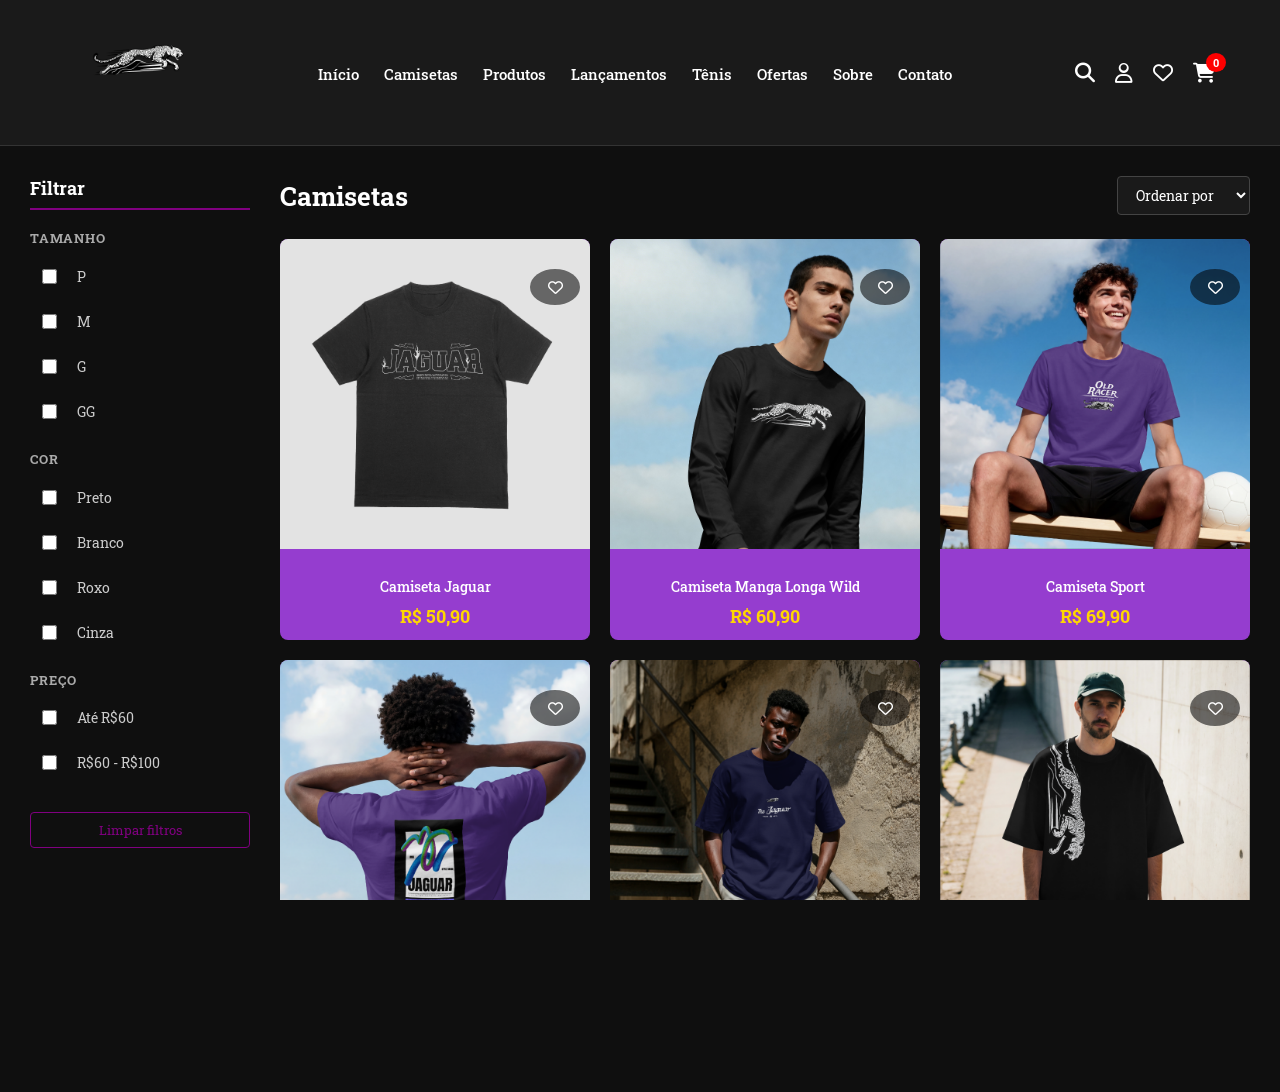
==== commit b7d2dfcd: "melhorias melhorias" ====
--- a/camisetas.html
+++ b/camisetas.html
@@ -29,6 +29,7 @@
         </nav>
         <div class="icons">
             <i class="fa-solid fa-magnifying-glass"></i>
+            <i class="fa-regular fa-user" id="btnLogin" onclick="abrirLogin()" title="Entrar"></i>
             <div class="cart" onclick="abrirFavoritos()">
                 <i class="fa-regular fa-heart"></i>
                 <span class="cart-count" id="favCount" style="display:none;background:#e55">0</span>
@@ -42,7 +43,6 @@
 
     <main class="categoria">
 
-        <!-- FILTROS -->
         <aside class="filtros">
             <h3>Filtrar</h3>
 
@@ -65,7 +65,7 @@
             <button class="btn-limpar-filtros" onclick="limparFiltros()">Limpar filtros</button>
         </aside>
 
-        <!-- PRODUTOS -->
+
         <section class="produtos">
             <div class="top-bar">
                 <h2>Camisetas</h2>
@@ -165,7 +165,7 @@
         </section>
     </main>
 
-    <!-- MODAL DO PRODUTO -->
+
     <div id="modalProduto" class="modal">
         <div class="modal-box">
             <button id="fecharModal" class="modal-fechar"><i class="fa-solid fa-xmark"></i></button>
@@ -183,13 +183,72 @@
             </div>
         </div>
     </div>
-    </div>
     <div id="modalOverlay" class="modal-overlay"></div>
 
-    <!-- TOAST de confirmação -->
+
+    <div id="modalLogin" class="modal">
+        <div class="modal-box modal-login-box">
+            <button class="modal-fechar" onclick="fecharLogin()"><i class="fa-solid fa-xmark"></i></button>
+            <div class="login-tabs">
+                <button class="tab-btn ativo" id="tabEntrar" onclick="mostrarAba('entrar')">Entrar</button>
+                <button class="tab-btn" id="tabCadastrar" onclick="mostrarAba('cadastrar')">Cadastrar</button>
+            </div>
+            <div id="abaEntrar" class="login-form">
+                <h2>Bem-vindo de volta!</h2>
+                <p class="login-sub">Entre com sua conta Onça</p>
+                <div class="form-group">
+                    <label>E-mail</label>
+                    <input type="email" id="loginEmail" placeholder="seu@email.com">
+                </div>
+                <div class="form-group">
+                    <label>Senha</label>
+                    <div class="input-senha">
+                        <input type="password" id="loginSenha" placeholder="Sua senha">
+                        <i class="fa-regular fa-eye" id="toggleSenha" onclick="toggleVerSenha()"></i>
+                    </div>
+                </div>
+                <a href="#" class="esqueceu-senha">Esqueceu a senha?</a>
+                <button class="btn-login" onclick="fazerLogin()">
+                    <i class="fa-solid fa-right-to-bracket"></i> Entrar
+                </button>
+                <div class="login-divider"><span>ou continue com</span></div>
+                <div class="login-sociais">
+                    <button class="btn-social" onclick="loginSocial('Google')"><i class="fa-brands fa-google"></i>
+                        Google</button>
+                    <button class="btn-social" onclick="loginSocial('Facebook')"><i class="fa-brands fa-facebook"></i>
+                        Facebook</button>
+                </div>
+            </div>
+            <div id="abaCadastrar" class="login-form" style="display:none">
+                <h2>Crie sua conta</h2>
+                <p class="login-sub">É rápido e gratuito</p>
+                <div class="form-group">
+                    <label>Nome completo</label>
+                    <input type="text" id="cadNome" placeholder="Seu nome">
+                </div>
+                <div class="form-group">
+                    <label>E-mail</label>
+                    <input type="email" id="cadEmail" placeholder="seu@email.com">
+                </div>
+                <div class="form-group">
+                    <label>Senha</label>
+                    <input type="password" id="cadSenha" placeholder="Mínimo 6 caracteres">
+                </div>
+                <div class="form-group">
+                    <label>Confirmar senha</label>
+                    <input type="password" id="cadSenhaConfirm" placeholder="Repita a senha">
+                </div>
+                <button class="btn-login" onclick="fazerCadastro()">
+                    <i class="fa-solid fa-user-plus"></i> Criar conta
+                </button>
+            </div>
+        </div>
+    </div>
+
+
     <div id="toast" class="toast">✓ Produto adicionado ao carrinho!</div>
 
-    <!-- Carrinho lateral -->
+
     <div id="carrinhoSidebar" class="carrinho-sidebar">
         <div class="sidebar-header">
             <h3>Meu Carrinho</h3>
@@ -206,7 +265,7 @@
     </div>
     <div id="overlayCarrinho" class="overlay-sidebar" onclick="fecharCarrinho()"></div>
 
-    <!-- FAVORITOS lateral -->
+
     <div id="favoritosSidebar" class="carrinho-sidebar">
         <div class="sidebar-header">
             <h3><i class="fa-solid fa-heart" style="color:#e55;margin-right:8px"></i> Favoritos</h3>
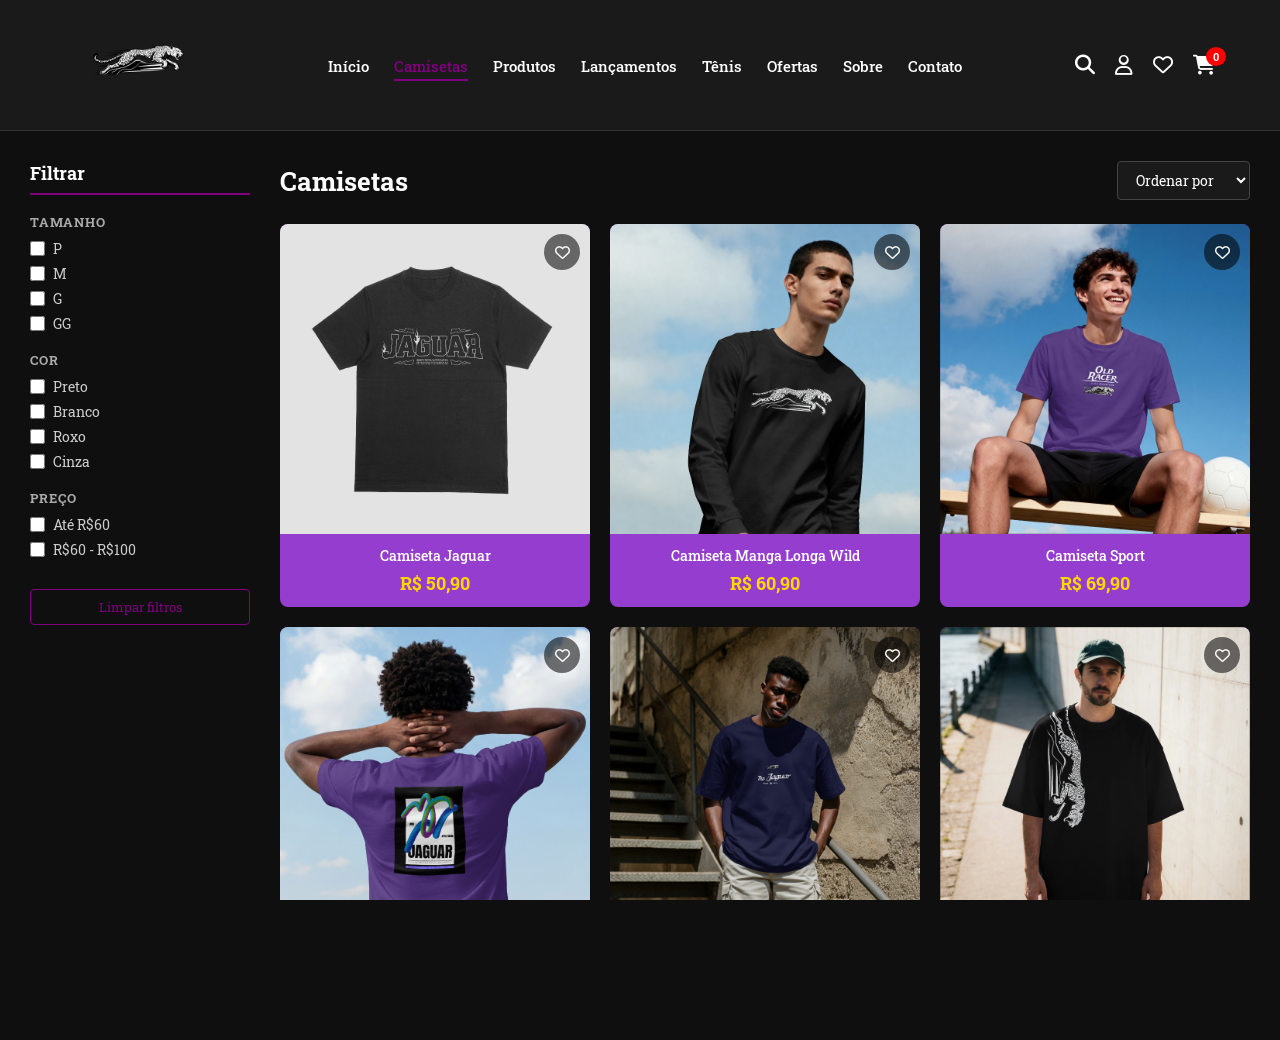
==== commit 3e2cbd5c: "menu hamburguer adicionado" ====
--- a/camisetas.html
+++ b/camisetas.html
@@ -15,10 +15,20 @@
         <div class="logo">
             <img src="assets/logo-onça.png" alt="Logo Onça">
         </div>
-        <nav class="menu">
+
+        <!-- BOTÃO HAMBURGUER -->
+        <button class="menu-toggle" id="menuToggle" aria-label="Abrir menu">
+            <i class="fa-solid fa-bars"></i>
+        </button>
+
+        <nav class="menu" id="menuNav">
+            <!-- BOTÃO FECHAR -->
+            <button class="menu-fechar" id="menuFechar" aria-label="Fechar menu">
+                <i class="fa-solid fa-xmark"></i>
+            </button>
             <ul>
                 <li><a href="index.html">Início</a></li>
-                <li><a href="camisetas.html">Camisetas</a></li>
+                <li><a href="camisetas.html" class="ativo">Camisetas</a></li>
                 <li><a href="produtos.html">Produtos</a></li>
                 <li><a href="lancamentos.html">Lançamentos</a></li>
                 <li><a href="tenis.html">Tênis</a></li>
@@ -27,6 +37,10 @@
                 <li><a href="contato.html">Contato</a></li>
             </ul>
         </nav>
+
+        <!-- OVERLAY atrás do menu mobile -->
+        <div class="menu-overlay" id="menuOverlay"></div>
+
         <div class="icons">
             <i class="fa-solid fa-magnifying-glass"></i>
             <i class="fa-regular fa-user" id="btnLogin" onclick="abrirLogin()" title="Entrar"></i>
@@ -64,7 +78,6 @@
 
             <button class="btn-limpar-filtros" onclick="limparFiltros()">Limpar filtros</button>
         </aside>
-
 
         <section class="produtos">
             <div class="top-bar">
@@ -165,7 +178,7 @@
         </section>
     </main>
 
-
+    <!-- MODAL DO PRODUTO -->
     <div id="modalProduto" class="modal">
         <div class="modal-box">
             <button id="fecharModal" class="modal-fechar"><i class="fa-solid fa-xmark"></i></button>
@@ -185,7 +198,7 @@
     </div>
     <div id="modalOverlay" class="modal-overlay"></div>
 
-
+    <!-- MODAL LOGIN -->
     <div id="modalLogin" class="modal">
         <div class="modal-box modal-login-box">
             <button class="modal-fechar" onclick="fecharLogin()"><i class="fa-solid fa-xmark"></i></button>
@@ -245,10 +258,10 @@
         </div>
     </div>
 
-
+    <!-- TOAST -->
     <div id="toast" class="toast">✓ Produto adicionado ao carrinho!</div>
 
-
+    <!-- CARRINHO SIDEBAR -->
     <div id="carrinhoSidebar" class="carrinho-sidebar">
         <div class="sidebar-header">
             <h3>Meu Carrinho</h3>
@@ -265,7 +278,7 @@
     </div>
     <div id="overlayCarrinho" class="overlay-sidebar" onclick="fecharCarrinho()"></div>
 
-
+    <!-- FAVORITOS SIDEBAR -->
     <div id="favoritosSidebar" class="carrinho-sidebar">
         <div class="sidebar-header">
             <h3><i class="fa-solid fa-heart" style="color:#e55;margin-right:8px"></i> Favoritos</h3>
@@ -276,6 +289,32 @@
     <div id="overlayFavoritos" class="overlay-sidebar" onclick="fecharFavoritos()"></div>
 
     <script src="script.js"></script>
+    <script>
+        const menuToggle = document.getElementById('menuToggle');
+        const menuNav = document.getElementById('menuNav');
+        const menuOverlay = document.getElementById('menuOverlay');
+        const menuFechar = document.getElementById('menuFechar');
+
+        function abrirMenu() {
+            menuNav.classList.add('aberto');
+            menuOverlay.classList.add('aberto');
+            document.body.style.overflow = 'hidden';
+        }
+
+        function fecharMenu() {
+            menuNav.classList.remove('aberto');
+            menuOverlay.classList.remove('aberto');
+            document.body.style.overflow = '';
+        }
+
+        menuToggle.addEventListener('click', abrirMenu);
+        menuFechar.addEventListener('click', fecharMenu);
+        menuOverlay.addEventListener('click', fecharMenu);
+
+        menuNav.querySelectorAll('a').forEach(link => {
+            link.addEventListener('click', fecharMenu);
+        });
+    </script>
 </body>
 
 </html>
--- a/style.css
+++ b/style.css
@@ -1,6 +1,6 @@
 @import url('https://fonts.googleapis.com/css2?family=Roboto+Slab:wght@100..900&display=swap');
 
-/* reset basico */
+/* ===== RESET ===== */
 * {
     margin: 0;
     padding: 0;
@@ -14,6 +14,8 @@
     overflow-x: hidden;
     background: #0f0f0f;
     color: #fff;
+    font-size: 16px;
+    animation: fadeIn 1s ease-in;
 }
 
 /* ===== NAVBAR ===== */
@@ -34,6 +36,7 @@
     display: block;
 }
 
+/* Menu desktop */
 .menu ul {
     display: flex;
     list-style: none;
@@ -56,6 +59,41 @@
     border-bottom-color: #800080;
 }
 
+/* Botão hamburguer — escondido no desktop */
+.menu-toggle {
+    display: none;
+    background: none;
+    border: none;
+    color: #fff;
+    font-size: 24px;
+    cursor: pointer;
+    padding: 4px 8px;
+    transition: color 0.2s;
+}
+
+.menu-toggle:hover {
+    color: #800080;
+}
+
+/* Botão fechar dentro do menu mobile — escondido no desktop */
+.menu-fechar {
+    display: none;
+}
+
+/* Overlay atrás do menu mobile */
+.menu-overlay {
+    display: none;
+    position: fixed;
+    inset: 0;
+    background: rgba(0, 0, 0, 0.65);
+    z-index: 498;
+}
+
+.menu-overlay.aberto {
+    display: block;
+}
+
+/* Ícones do header */
 .icons {
     display: flex;
     gap: 20px;
@@ -74,7 +112,7 @@
     transform: scale(1.2);
 }
 
-/* carrinho com contador */
+/* Carrinho com contador */
 .cart {
     position: relative;
     cursor: pointer;
@@ -149,6 +187,7 @@
     text-transform: uppercase;
     letter-spacing: 1px;
     transition: 0.3s;
+    width: fit-content;
 }
 
 .hero-btn:hover {
@@ -164,7 +203,7 @@
     min-height: calc(100vh - 130px);
 }
 
-/* filtros */
+/* Filtros */
 .filtros {
     width: 220px;
     min-width: 220px;
@@ -227,7 +266,7 @@
     color: #fff;
 }
 
-/* produtos */
+/* Produtos */
 .produtos {
     flex: 1;
     margin-left: 30px;
@@ -238,6 +277,8 @@
     justify-content: space-between;
     align-items: center;
     margin-bottom: 24px;
+    flex-wrap: wrap;
+    gap: 12px;
 }
 
 .top-bar h2 {
@@ -261,7 +302,7 @@
     border-color: #800080;
 }
 
-/* grid de cards */
+/* Grid de cards */
 .grid {
     display: grid;
     grid-template-columns: repeat(3, 1fr);
@@ -296,7 +337,6 @@
     transform: scale(1.06);
 }
 
-/* botao rapido que aparece no hover */
 .card-btn-rapido {
     position: absolute;
     bottom: -42px;
@@ -360,6 +400,7 @@
     z-index: 1000;
     justify-content: center;
     align-items: center;
+    padding: 16px;
 }
 
 .modal.aberto {
@@ -466,7 +507,7 @@
     color: #aaa;
 }
 
-/* tamanhos */
+/* Tamanhos */
 .tamanhos {
     display: flex;
     gap: 10px;
@@ -575,10 +616,7 @@
 .overlay-sidebar {
     display: none;
     position: fixed;
-    top: 0;
-    left: 0;
-    width: 100%;
-    height: 100%;
+    inset: 0;
     background: rgba(0, 0, 0, 0.65);
     z-index: 1099;
 }
@@ -634,16 +672,21 @@
     object-fit: contain;
     border-radius: 6px;
     background: #2e2e2e;
+    flex-shrink: 0;
 }
 
 .item-info {
     flex: 1;
+    min-width: 0;
 }
 
 .item-info p {
     font-size: 14px;
     font-weight: 600;
     margin-bottom: 4px;
+    white-space: nowrap;
+    overflow: hidden;
+    text-overflow: ellipsis;
 }
 
 .item-info small {
@@ -698,6 +741,7 @@
     cursor: pointer;
     padding: 4px;
     transition: color 0.2s;
+    flex-shrink: 0;
 }
 
 .item-remover:hover {
@@ -810,10 +854,12 @@
     object-fit: contain;
     background: #242424;
     border-radius: 6px;
+    flex-shrink: 0;
 }
 
 .resumo-item-info {
     flex: 1;
+    min-width: 0;
 }
 
 .resumo-item-info p {
@@ -892,7 +938,7 @@
     color: #ffd700;
 }
 
-/* form inputs */
+/* Form inputs */
 .form-group {
     margin-bottom: 16px;
 }
@@ -942,7 +988,7 @@
     flex: 1;
 }
 
-/* opcoes de pagamento */
+/* Pagamento */
 .pagamento-opcoes {
     display: flex;
     gap: 12px;
@@ -1032,7 +1078,7 @@
     transform: translateY(-1px);
 }
 
-/* modal de sucesso */
+/* Modal de sucesso */
 .modal-sucesso {
     flex-direction: column;
     align-items: center;
@@ -1184,6 +1230,7 @@
     opacity: 0;
     transition: max-width 0.35s ease, opacity 0.25s ease, border-color 0.25s ease;
     pointer-events: none;
+    overflow: hidden;
 }
 
 .busca-wrap.aberta {
@@ -1221,7 +1268,6 @@
     color: #fff;
 }
 
-/* aviso de nenhum resultado na busca (index/hero) */
 .busca-sem-resultado {
     display: none;
     text-align: center;
@@ -1262,7 +1308,6 @@
 
 /* ===== MODAL LOGIN ===== */
 .modal-login-box {
-    /* sobrescreve o flex row padrao do modal-box */
     flex-direction: column;
     gap: 0;
     padding: 0;
@@ -1272,7 +1317,6 @@
     overflow: hidden;
 }
 
-/* abas entrar / cadastrar */
 .login-tabs {
     display: flex;
     border-bottom: 1px solid #333;
@@ -1301,7 +1345,6 @@
     color: #fff;
 }
 
-/* formulário dentro do modal */
 .login-form {
     padding: 28px 32px 32px;
 }
@@ -1354,7 +1397,6 @@
     background: #6a006a;
 }
 
-/* divisor "ou continue com" */
 .login-divider {
     text-align: center;
     position: relative;
@@ -1386,7 +1428,6 @@
     padding: 0 10px;
 }
 
-/* botoes sociais */
 .login-sociais {
     display: flex;
     gap: 12px;
@@ -1415,7 +1456,6 @@
     color: #fff;
 }
 
-/* campo de senha com olho */
 .input-senha {
     position: relative;
 }
@@ -1439,7 +1479,52 @@
     color: #fff;
 }
 
-/* ===== ANIMACOES ===== */
+/* ===== OFERTAS ===== */
+.ofertas .preco-antigo {
+    display: block;
+    font-size: 13px;
+    color: #888;
+    text-decoration: line-through;
+}
+
+.ofertas .badge-oferta {
+    position: absolute;
+    top: 10px;
+    left: 10px;
+    background: linear-gradient(135deg, #ff0055, #ff7a00);
+    color: #fff;
+    padding: 5px 10px;
+    font-size: 12px;
+    font-weight: bold;
+    border-radius: 20px;
+    letter-spacing: 0.5px;
+}
+
+/* ===== ANIMAÇÕES ===== */
+@keyframes fadeIn {
+    from {
+        opacity: 0;
+        transform: translateY(20px);
+    }
+
+    to {
+        opacity: 1;
+        transform: translateY(0);
+    }
+}
+
+@keyframes flutuar {
+
+    0%,
+    100% {
+        transform: translateY(0px);
+    }
+
+    50% {
+        transform: translateY(-10px);
+    }
+}
+
 @keyframes sacudir {
 
     0%,
@@ -1464,7 +1549,9 @@
     }
 }
 
-/* ===== RESPONSIVO ===== */
+/* =============================================
+   RESPONSIVO — TABLET (até 1024px)
+============================================= */
 @media (max-width: 1024px) {
     .grid {
         grid-template-columns: repeat(2, 1fr);
@@ -1481,30 +1568,120 @@
     }
 }
 
+/* =============================================
+   RESPONSIVO — MOBILE (até 768px)
+============================================= */
 @media (max-width: 768px) {
-    .menu {
-        display: none;
-    }
-
+
+    /* Navbar */
     .navbar {
         padding: 12px 4%;
     }
 
     .logo img {
-        height: 70px;
+        height: 60px;
+    }
+
+    /* Esconde menu desktop, mostra hamburguer */
+    .menu {
+        position: fixed;
+        top: 0;
+        left: -100%;
+        width: 75%;
+        max-width: 300px;
+        height: 100%;
+        background: #1a1a1a;
+        z-index: 499;
+        flex-direction: column;
+        padding: 20px 0;
+        transition: left 0.35s ease;
+        border-right: 1px solid #333;
+        overflow-y: auto;
+    }
+
+    .menu.aberto {
+        left: 0;
+    }
+
+    /* Botão fechar dentro do menu */
+    .menu-fechar {
+        display: flex;
+        align-items: center;
+        justify-content: flex-end;
+        background: none;
+        border: none;
+        color: #aaa;
+        font-size: 22px;
+        cursor: pointer;
+        padding: 0 20px 20px;
+        width: 100%;
+        transition: color 0.2s;
+    }
+
+    .menu-fechar:hover {
+        color: #fff;
+    }
+
+    .menu ul {
+        flex-direction: column;
+        gap: 0;
+        padding: 0;
+    }
+
+    .menu ul li a {
+        display: block;
+        padding: 14px 24px;
+        font-size: 16px;
+        border-bottom: 1px solid #2a2a2a;
+        color: #ccc;
+    }
+
+    .menu ul li a:hover {
+        background: #242424;
+        color: #fff;
+        border-bottom-color: transparent;
+    }
+
+    /* Mostra botão hamburguer */
+    .menu-toggle {
+        display: block;
+    }
+
+    /* Hero */
+    .hero {
+        height: auto;
+        min-height: 60vw;
+    }
+
+    .hero-overlay {
+        bottom: 24px;
+        left: 4%;
+        right: 4%;
+        gap: 10px;
     }
 
     .hero-titulo {
-        font-size: 36px;
-    }
-
+        font-size: 28px;
+    }
+
+    .hero-sub {
+        font-size: 14px;
+    }
+
+    .hero-btn {
+        padding: 10px 22px;
+        font-size: 13px;
+    }
+
+    /* Categoria */
     .categoria {
         flex-direction: column;
-        padding: 20px;
+        padding: 20px 16px;
     }
 
     .filtros {
         width: 100%;
+        min-width: unset;
         display: flex;
         flex-wrap: wrap;
         gap: 16px;
@@ -1515,9 +1692,11 @@
         margin-top: 20px;
     }
 
+    /* Modal do produto */
     .modal-box {
         flex-direction: column;
         padding: 20px;
+        gap: 16px;
     }
 
     .modal-box img {
@@ -1526,151 +1705,67 @@
         height: 200px;
     }
 
+    /* Carrinho sidebar ocupa a tela toda no mobile */
     .carrinho-sidebar {
         width: 100%;
         right: -100%;
     }
-}
-
+
+    /* Busca */
+    .busca-wrap.aberta {
+        max-width: 180px;
+    }
+
+    /* Ícones — menos espaçamento */
+    .icons {
+        gap: 14px;
+    }
+
+    .icons i {
+        font-size: 18px;
+    }
+
+    /* Checkout */
+    .checkout-page {
+        padding: 24px 4%;
+    }
+
+    .checkout-resumo,
+    .checkout-form {
+        padding: 20px;
+    }
+
+    .form-row {
+        flex-direction: column;
+        gap: 0;
+    }
+}
+
+/* =============================================
+   RESPONSIVO — TELAS PEQUENAS (até 480px)
+============================================= */
 @media (max-width: 480px) {
     .grid {
         grid-template-columns: 1fr;
     }
-}
-
-body {
-    margin: 0;
-    font-family: Arial, sans-serif;
-    background-color: #0f0f1a;
-    color: white;
-}
-
-header {
-    background: #800080;
-    text-align: center;
-    padding: 20px;
-}
-
-body {
-    margin: 0;
-    font-family: Arial, sans-serif;
-    background-color: #0f0f1a;
-    color: white;
-
-    /* TAMANHO BASE */
-    font-size: 18px;
-
-    /* animação */
-    animation: fadeIn 1s ease-in;
-}
-
-/* HEADER */
-header {
-    background: #800080;
-    text-align: center;
-    padding: 25px;
-}
-
-/* TÍTULOS */
-h1 {
-    font-size: 2.8rem;
-    /* maior destaque */
-    margin: 10px 0;
-}
-
-/* CONTEÚDO */
-.container {
-    padding: 40px;
-    text-align: center;
-}
-
-/* PARÁGRAFOS */
-p {
-    max-width: 700px;
-    margin: 15px auto;
-    font-size: 1.2rem;
-    line-height: 1.6;
-}
-
-/* FORM */
-form {
-    display: flex;
-    flex-direction: column;
-    align-items: center;
-}
-
-/* INPUTS */
-input,
-textarea {
-    width: 80%;
-    max-width: 450px;
-    margin: 12px;
-    padding: 12px;
-    border: none;
-    border-radius: 8px;
-
-    font-size: 1rem;
-    transition: 0.3s;
-}
-
-/* FOCO INPUT */
-input:focus,
-textarea:focus {
-    outline: none;
-    box-shadow: 0 0 10px #800080;
-    transform: scale(1.02);
-}
-
-/* BOTÕES */
-button {
-    padding: 12px 25px;
-    margin-top: 20px;
-    background: #800080;
-    color: white;
-    border: none;
-    border-radius: 8px;
-    cursor: pointer;
-
-    font-size: 1.1rem;
-    transition: all 0.3s ease;
-}
-
-/* HOVER BOTÃO */
-button:hover {
-    transform: scale(1.05);
-    box-shadow: 0 0 12px #800080;
-}
-
-/* LOGO */
-.logo {
-    width: 130px;
-    margin-bottom: 15px;
-    animation: flutuar 3s infinite ease-in-out;
-}
-
-/* ANIMAÇÕES */
-@keyframes fadeIn {
-    from {
-        opacity: 0;
-        transform: translateY(20px);
-    }
-
-    to {
-        opacity: 1;
-        transform: translateY(0);
-    }
-}
-
-@keyframes flutuar {
-    0% {
-        transform: translateY(0px);
-    }
-
-    50% {
-        transform: translateY(-10px);
-    }
-
-    100% {
-        transform: translateY(0px);
+
+    .hero-titulo {
+        font-size: 22px;
+    }
+
+    .hero-sub {
+        font-size: 12px;
+    }
+
+    .logo img {
+        height: 48px;
+    }
+
+    .pagamento-opcao {
+        min-width: 100%;
+    }
+
+    .login-sociais {
+        flex-direction: column;
     }
 }
